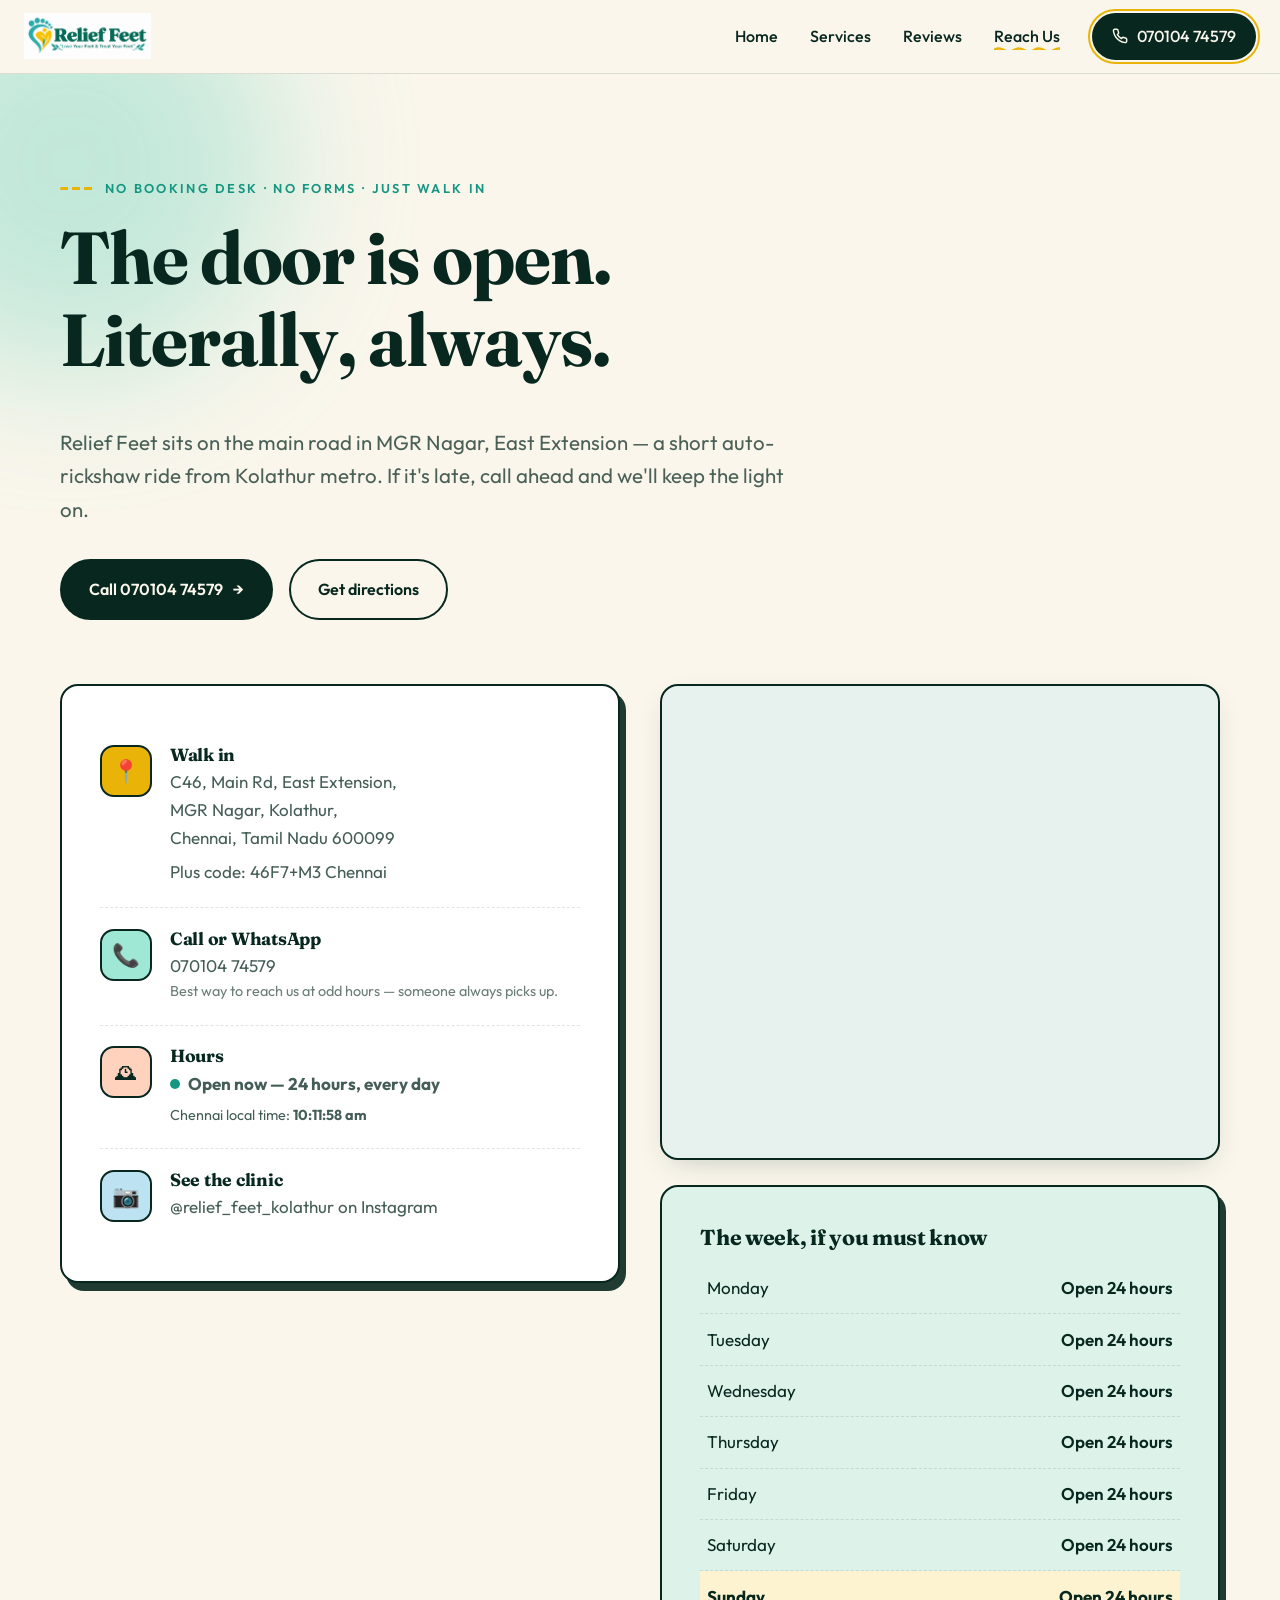
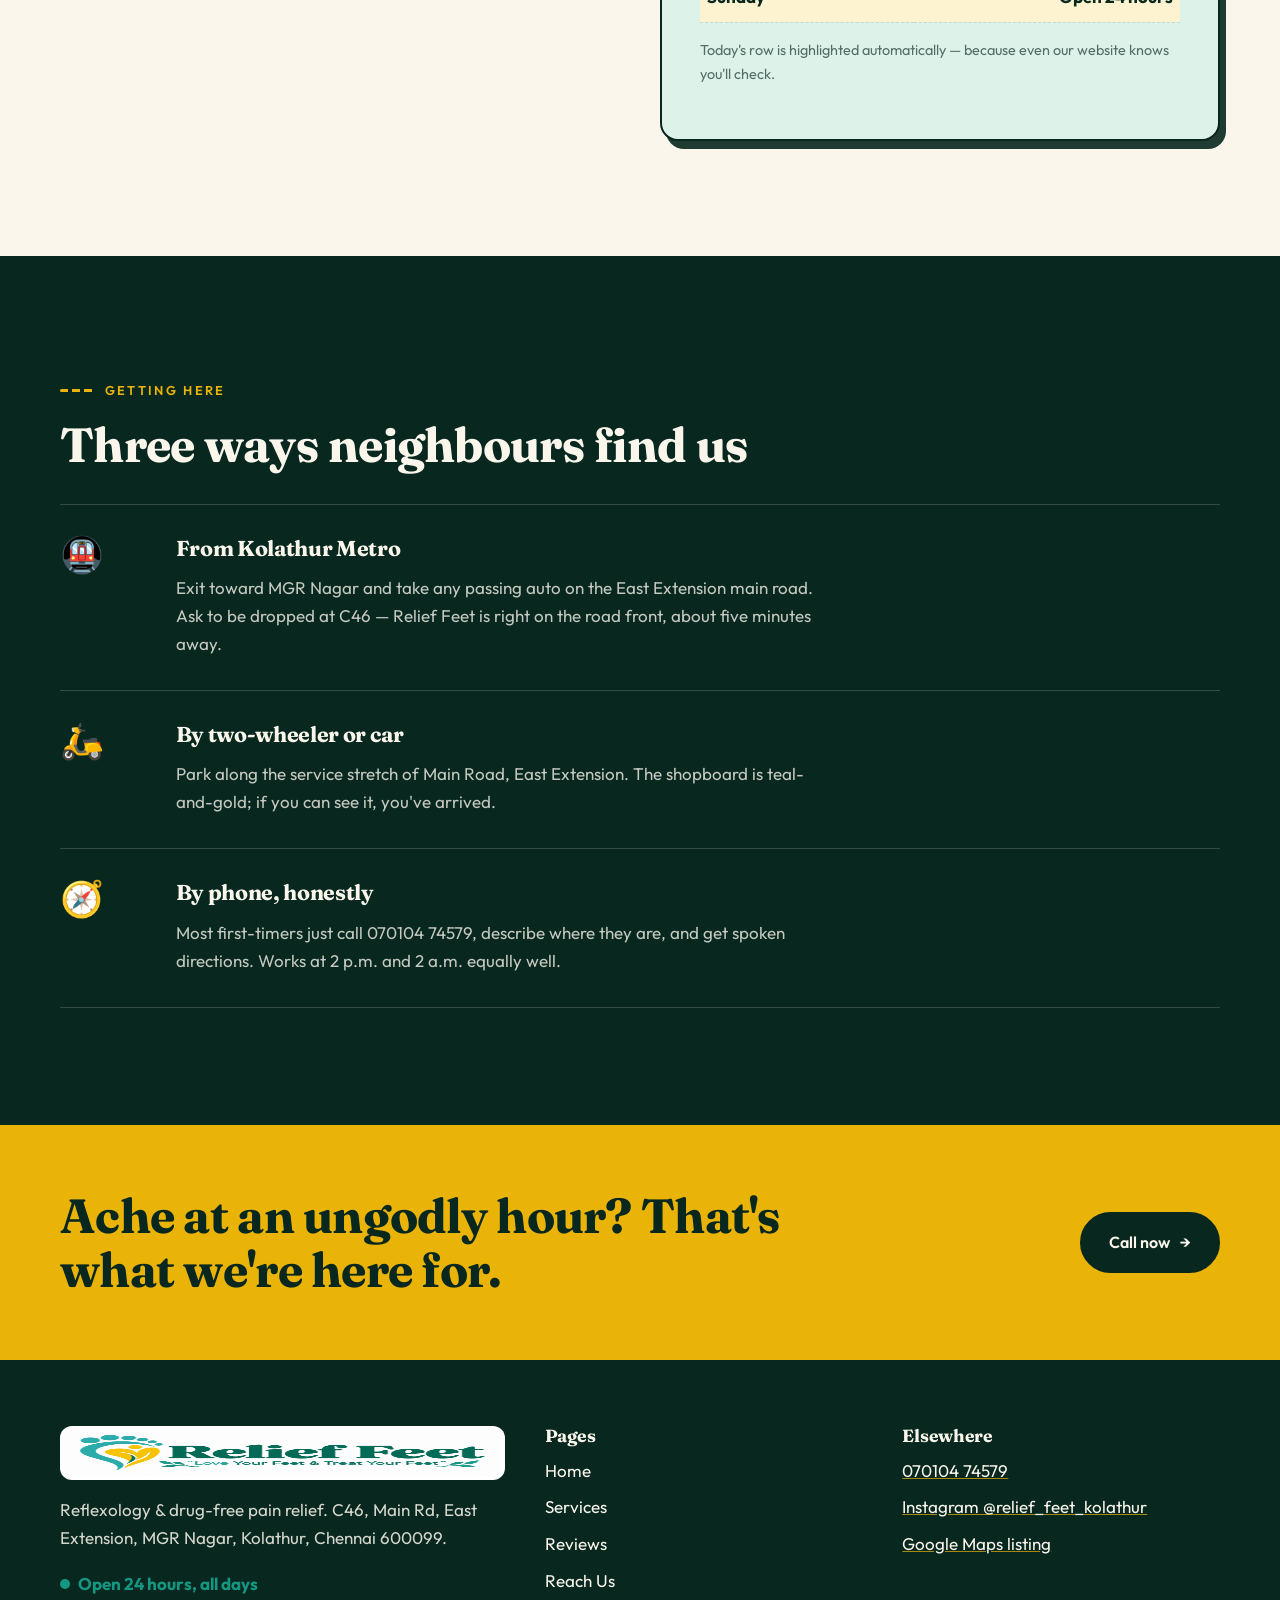
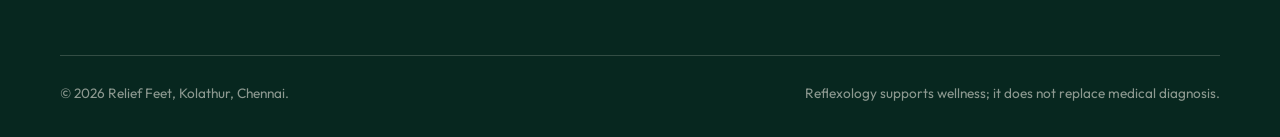
==== contact.html @ 97009f32 "Build Relief Feet static website with SEO-optimized pages and custom CSS animations - Add index.html" ====
<!DOCTYPE html>
<html lang="en">
<head>
  <meta charset="UTF-8" />
  <meta name="viewport" content="width=device-width, initial-scale=1.0" />
  <title>Reach Us — Address, Timings &amp; Map | Relief Feet, Kolathur Chennai</title>
  <meta name="description" content="Visit Relief Feet at C46, Main Rd, East Extension, MGR Nagar, Kolathur, Chennai 600099. Open 24 hours, all week. Call or WhatsApp 070104 74579. Directions, landmarks and local time." />
  <link rel="canonical" href="https://relieffeet.in/contact.html" />
  <meta name="theme-color" content="#07271f" />

  <meta property="og:type" content="website" />
  <meta property="og:site_name" content="Relief Feet" />
  <meta property="og:title" content="Reach Us | Relief Feet, Kolathur Chennai" />
  <meta property="og:description" content="Open 24 hours at MGR Nagar, Kolathur. Call 070104 74579." />
  <meta property="og:url" content="https://relieffeet.in/contact.html" />
  <meta property="og:image" content="https://relieffeet.in/assets/Relief%20Feet%20Wellness%20Logo.png" />
  <meta name="twitter:card" content="summary_large_image" />

  <link rel="icon" type="image/png" href="assets/Relief%20Feet%20Wellness%20Logo.png" />
  <link rel="preconnect" href="https://fonts.googleapis.com" />
  <link rel="preconnect" href="https://fonts.gstatic.com" crossorigin />
  <link href="https://fonts.googleapis.com/css2?family=Fraunces:ital,opsz,wght@0,9..144,400..700;1,9..144,400..700&family=Outfit:wght@300..700&display=swap" rel="stylesheet" />
  <link rel="stylesheet" href="css/style.css" />

  <script type="application/ld+json">
  {
    "@context": "https://schema.org",
    "@type": "MedicalBusiness",
    "name": "Relief Feet",
    "telephone": "+91-70104-74579",
    "url": "https://relieffeet.in/contact.html",
    "address": {
      "@type": "PostalAddress",
      "streetAddress": "C46, Main Rd, East Extension, MGR Nagar, Kolathur",
      "addressLocality": "Chennai",
      "addressRegion": "Tamil Nadu",
      "postalCode": "600099",
      "addressCountry": "IN"
    },
    "geo": { "@type": "GeoCoordinates", "latitude": 13.1352, "longitude": 80.2114 },
    "openingHoursSpecification": [{
      "@type": "OpeningHoursSpecification",
      "dayOfWeek": ["Monday","Tuesday","Wednesday","Thursday","Friday","Saturday","Sunday"],
      "opens": "00:00", "closes": "23:59"
    }]
  }
  </script>
</head>
<body>
  <a class="skip-link" href="#main">Skip to content</a>

  <header class="site-header">
    <nav class="nav" aria-label="Primary">
      <a class="brand" href="index.html" aria-label="Relief Feet home">
        <img src="assets/Relief%20Feet%20Wellness%20Logo.png" alt="Relief Feet Wellness logo" width="2079" height="756" />
      </a>
      <button class="burger" aria-expanded="false" aria-controls="nav-menu" aria-label="Toggle menu">
        <span></span><span></span><span></span>
      </button>
      <ul class="nav-links" id="nav-menu">
        <li><a class="ul-wobble" href="index.html">Home</a></li>
        <li><a class="ul-wobble" href="services.html">Services</a></li>
        <li><a class="ul-wobble" href="reviews.html">Reviews</a></li>
        <li><a class="ul-wobble" href="contact.html" aria-current="page">Reach Us</a></li>
        <li>
          <a class="call-pill" href="tel:+917010474579">
            <svg viewBox="0 0 24 24" fill="none" stroke="currentColor" stroke-width="2.2" stroke-linecap="round" stroke-linejoin="round" aria-hidden="true"><path d="M22 16.92v3a2 2 0 0 1-2.18 2 19.79 19.79 0 0 1-8.63-3.07 19.5 19.5 0 0 1-6-6 19.79 19.79 0 0 1-3.07-8.67A2 2 0 0 1 4.11 2h3a2 2 0 0 1 2 1.72c.13.96.36 1.9.7 2.81a2 2 0 0 1-.45 2.11L8.09 9.91a16 16 0 0 0 6 6l1.27-1.27a2 2 0 0 1 2.11-.45c.91.34 1.85.57 2.81.7A2 2 0 0 1 22 16.92z"/></svg>
            070104 74579
          </a>
        </li>
      </ul>
    </nav>
  </header>

  <main id="main">
    <section class="page-hero hero">
      <span class="wash wash--teal breathe" aria-hidden="true"></span>
      <div class="wrap">
        <p class="eyebrow">No booking desk · No forms · Just walk in</p>
        <h1 data-decode>The door is open. Literally, always.</h1>
        <p class="lede">Relief Feet sits on the main road in MGR Nagar, East Extension — a short auto-rickshaw ride from Kolathur metro. If it's late, call ahead and we'll keep the light on.</p>
        <div class="hero-actions">
          <a class="btn btn-primary" href="tel:+917010474579">Call 070104 74579 <span class="arrow">→</span></a>
          <a class="btn btn-ghost" href="https://www.google.com/maps/dir/?api=1&destination=Relief+Feet+C46+Main+Rd+East+Extension+MGR+Nagar+Kolathur+Chennai+600099" target="_blank" rel="noopener external">Get directions</a>
        </div>
      </div>
    </section>

    <section class="section" style="padding-top:1rem" aria-labelledby="info-h">
      <div class="wrap">
        <h2 id="info-h" class="reveal" style="position:absolute;width:1px;height:1px;overflow:hidden;clip:rect(0 0 0 0)">Contact information</h2>
        <div class="contact-grid">
          <!-- LEFT: info -->
          <div class="panel reveal">
            <div class="info-row">
              <span class="info-ic" aria-hidden="true">📍</span>
              <div>
                <h3>Walk in</h3>
                <p>C46, Main Rd, East Extension,<br />MGR Nagar, Kolathur,<br />Chennai, Tamil Nadu 600099</p>
                <p style="margin-top:.4rem"><a class="ul-wobble" href="https://maps.google.com/?q=Relief+Feet+C46+Main+Rd+East+Extension+MGR+Nagar+Kolathur+Chennai+600099" target="_blank" rel="noopener external">Plus code: 46F7+M3 Chennai</a></p>
              </div>
            </div>
            <div class="info-row">
              <span class="info-ic" aria-hidden="true">📞</span>
              <div>
                <h3>Call or WhatsApp</h3>
                <p><a class="ul-wobble" href="tel:+917010474579">070104 74579</a></p>
                <p style="font-size:.9rem;color:rgba(7,39,31,.6)">Best way to reach us at odd hours — someone always picks up.</p>
              </div>
            </div>
            <div class="info-row">
              <span class="info-ic" aria-hidden="true">🕰</span>
              <div>
                <h3>Hours</h3>
                <p class="open-now">Open now — 24 hours, every day</p>
                <p style="font-size:.9rem;margin-top:.35rem">Chennai local time: <b id="local-time">—</b></p>
              </div>
            </div>
            <div class="info-row">
              <span class="info-ic" aria-hidden="true">📷</span>
              <div>
                <h3>See the clinic</h3>
                <p><a class="ul-wobble" href="https://www.instagram.com/relief_feet_kolathur" target="_blank" rel="noopener external">@relief_feet_kolathur on Instagram</a></p>
              </div>
            </div>
          </div>

          <!-- RIGHT: map + weekly table -->
          <div>
            <div class="map-frame reveal">
              <iframe
                title="Map showing Relief Feet at C46, Main Rd, East Extension, MGR Nagar, Kolathur, Chennai"
                src="https://maps.google.com/maps?q=Relief%20Feet%20C46%20Main%20Rd%20East%20Extension%20MGR%20Nagar%20Kolathur%20Chennai%20600099&t=&z=16&ie=UTF&iwloc=B&output=embed"
                loading="lazy" referrerpolicy="no-referrer-when-downgrade" allowfullscreen></iframe>
            </div>
            <div class="panel panel--jade reveal" style="--d:1;margin-top:1.6rem">
              <h3>The week, if you must know</h3>
              <table class="hours-table">
                <tbody>
                  <tr data-day="Monday"><td>Monday</td><td>Open 24 hours</td></tr>
                  <tr data-day="Tuesday"><td>Tuesday</td><td>Open 24 hours</td></tr>
                  <tr data-day="Wednesday"><td>Wednesday</td><td>Open 24 hours</td></tr>
                  <tr data-day="Thursday"><td>Thursday</td><td>Open 24 hours</td></tr>
                  <tr data-day="Friday"><td>Friday</td><td>Open 24 hours</td></tr>
                  <tr data-day="Saturday"><td>Saturday</td><td>Open 24 hours</td></tr>
                  <tr data-day="Sunday"><td>Sunday</td><td>Open 24 hours</td></tr>
                </tbody>
              </table>
              <p style="margin-top:1rem;font-size:.9rem;color:rgba(7,39,31,.65)">Today's row is highlighted automatically — because even our website knows you'll check.</p>
            </div>
          </div>
        </div>
      </div>
    </section>

    <!-- GETTING HERE -->
    <section class="section process" aria-labelledby="dir-h">
      <div class="wrap">
        <p class="eyebrow">Getting here</p>
        <h2 id="dir-h" class="reveal">Three ways neighbours find us</h2>
        <div class="steps" style="margin-top:2rem">
          <div class="step reveal"><span class="step-kicker">🚇</span><div><h3>From Kolathur Metro</h3><p>Exit toward MGR Nagar and take any passing auto on the East Extension main road. Ask to be dropped at C46 — Relief Feet is right on the road front, about five minutes away.</p></div></div>
          <div class="step reveal" style="--d:1"><span class="step-kicker">🛵</span><div><h3>By two-wheeler or car</h3><p>Park along the service stretch of Main Road, East Extension. The shopboard is teal-and-gold; if you can see it, you've arrived.</p></div></div>
          <div class="step reveal" style="--d:2"><span class="step-kicker">🧭</span><div><h3>By phone, honestly</h3><p>Most first-timers just call 070104 74579, describe where they are, and get spoken directions. Works at 2&nbsp;p.m. and 2&nbsp;a.m. equally well.</p></div></div>
        </div>
      </div>
    </section>

    <section class="cta-band" aria-label="Final call to action">
      <div class="wrap inner">
        <h2>Ache at an ungodly hour? That's what we're here for.</h2>
        <a class="btn btn-primary" href="tel:+917010474579">Call now <span class="arrow">→</span></a>
      </div>
    </section>
  </main>

  <footer class="site-footer">
    <div class="wrap">
      <div class="footer-grid">
        <div>
          <div class="footer-logo"><img src="assets/Relief%20Feet%20Wellness%20Logo.png" alt="Relief Feet Wellness" width="2079" height="756" loading="lazy" /></div>
          <p style="margin-top:1rem;max-width:38ch">Reflexology &amp; drug-free pain relief. C46, Main Rd, East Extension, MGR Nagar, Kolathur, Chennai 600099.</p>
          <p class="open-now">Open 24 hours, all days</p>
        </div>
        <nav aria-label="Footer">
          <h3>Pages</h3>
          <ul>
            <li><a class="ul-wobble" href="index.html">Home</a></li>
            <li><a class="ul-wobble" href="services.html">Services</a></li>
            <li><a class="ul-wobble" href="reviews.html">Reviews</a></li>
            <li><a class="ul-wobble" href="contact.html">Reach Us</a></li>
          </ul>
        </nav>
        <div>
          <h3>Elsewhere</h3>
          <ul>
            <li><a href="tel:+917010474579">070104 74579</a></li>
            <li><a href="https://www.instagram.com/relief_feet_kolathur" rel="noopener external" target="_blank">Instagram @relief_feet_kolathur</a></li>
            <li><a href="https://maps.google.com/?q=Relief+Feet+Kolathur+Chennai" rel="noopener external" target="_blank">Google Maps listing</a></li>
          </ul>
        </div>
      </div>
      <div class="footer-note">
        <span>© <span data-year>2026</span> Relief Feet, Kolathur, Chennai.</span>
        <span>Reflexology supports wellness; it does not replace medical diagnosis.</span>
      </div>
    </div>
  </footer>

  <script src="js/main.js" defer></script>
</body>
</html>
---- css/style.css ----
/* ==========================================================================
   RELIEF FEET — Reflexology & Wellness, Kolathur, Chennai
   Hand-crafted stylesheet. No frameworks, no gradient-painted headings,
   no aurora blobs, no glassmorphism slop.
   Palette pulled from the clinic logo: deep teal / jade / saffron gold.
   ========================================================================== */

:root {
  --ink: #07271f;
  --pine: #0a4d3c;
  --jade: #159680;
  --mint: #2fbfa3;
  --saffron: #eab308;
  --amber: #f59e0b;
  --coral: #ef6a4c;
  --rose: #e0507a;
  --cream: #faf6ec;
  --paper: #ffffff;
  --mist: #e7f2ee;
  --line: rgba(7, 39, 31, 0.12);
  --shadow-sm: 0 2px 8px rgba(7, 39, 31, 0.08);
  --shadow-md: 0 10px 30px -12px rgba(7, 39, 31, 0.25);
  --shadow-lg: 0 30px 60px -25px rgba(7, 39, 31, 0.35);
  --font-display: "Fraunces", Georgia, serif;
  --font-body: "Outfit", system-ui, sans-serif;
  --radius: 18px;
  --nav-h: 74px;
}

*, *::before, *::after { box-sizing: border-box; }

html { scroll-behavior: smooth; }

body {
  margin: 0;
  font-family: var(--font-body);
  font-size: 1.0625rem;
  line-height: 1.65;
  color: var(--ink);
  background: var(--cream);
  overflow-x: hidden;
  -webkit-font-smoothing: antialiased;
}

img { max-width: 100%; display: block; }

a { color: var(--pine); text-decoration-color: var(--saffron); }

h1, h2, h3 {
  font-family: var(--font-display);
  font-weight: 700;
  line-height: 1.12;
  letter-spacing: -0.015em;
  color: var(--ink);
  margin: 0 0 0.6em;
}

h1 { font-size: clamp(2.6rem, 6vw, 4.6rem); }
h2 { font-size: clamp(2rem, 4.2vw, 3rem); }
h3 { font-size: 1.35rem; }

p { margin: 0 0 1em; }

.wrap {
  width: min(1160px, calc(100% - 3rem));
  margin-inline: auto;
}

.section { padding: clamp(4rem, 9vw, 7.5rem) 0; position: relative; }

.eyebrow {
  display: inline-flex;
  align-items: center;
  gap: 0.6rem;
  font-size: 0.8rem;
  font-weight: 600;
  letter-spacing: 0.18em;
  text-transform: uppercase;
  color: var(--jade);
  margin-bottom: 1.1rem;
}

.eyebrow::before {
  content: "";
  width: 2.2rem;
  height: 3px;
  border-radius: 2px;
  background: repeating-linear-gradient(90deg, var(--saffron) 0 8px, transparent 8px 12px);
}

.lede {
  font-size: clamp(1.1rem, 1.6vw, 1.3rem);
  color: rgba(7, 39, 31, 0.72);
  max-width: 58ch;
}

/* ==========================================================================
   Signature animations (CSS only)
   ========================================================================== */

/* --- staggered headline letters ------------------------------------------ */
.decode .word { display: inline-block; white-space: nowrap; }
.decode .ch {
  display: inline-block;
  transform-origin: 50% 80%;
  animation: ch-drop 0.55s cubic-bezier(0.22, 1.4, 0.36, 1) both;
  animation-delay: calc(var(--i, 0) * 45ms);
}
@keyframes ch-drop {
  0%   { opacity: 0; transform: translateY(0.55em) rotate(6deg) scale(0.7); filter: blur(4px); }
  60%  { opacity: 1; filter: blur(0); }
  100% { opacity: 1; transform: none; }
}

/* --- wobble underline on links ------------------------------------------- */
.ul-wobble {
  position: relative;
  text-decoration: none;
  color: inherit;
}
.ul-wobble::after {
  content: "";
  position: absolute;
  left: 0; bottom: -4px;
  width: 100%; height: 3px;
  background-image: url("data:image/svg+xml,%3Csvg xmlns='http://www.w3.org/2000/svg' width='40' height='6' viewBox='0 0 40 6'%3E%3Cpath d='M0 3 Q 5 0 10 3 T 20 3 T 30 3 T 40 3' fill='none' stroke='%23eab308' stroke-width='2.4'/%3E%3C/svg%3E");
  background-size: 40px 6px;
  background-repeat: repeat-x;
  transform: scaleX(0);
  transform-origin: left;
  transition: transform 0.35s cubic-bezier(0.65, 0, 0.35, 1);
}
.ul-wobble:hover::after, .ul-wobble[aria-current="page"]::after { transform: scaleX(1); }

/* --- marquee ticker ------------------------------------------------------- */
.marquee {
  overflow: clip;
  background: var(--ink);
  color: var(--cream);
  padding: 0.95rem 0;
  transform: rotate(-1.1deg) scale(1.02);
  border-block: 3px solid var(--saffron);
}
/* the rotation pokes each ticker's corners ~14px past the viewport —
   contain them without introducing a scrollbar */
body { overflow-x: clip; }
html { overflow-x: clip; }
.marquee + .marquee { transform: rotate(1.1deg) scale(1.02); background: var(--pine); }
.marquee-track {
  display: flex;
  gap: 2.5rem;
  width: max-content;
  animation: marquee-run 30s linear infinite;
}
.marquee--rev .marquee-track { animation-direction: reverse; animation-duration: 36s; }
.marquee-track span {
  font-family: var(--font-display);
  font-size: 1.05rem;
  letter-spacing: 0.04em;
  display: inline-flex;
  align-items: center;
  gap: 2.5rem;
  white-space: nowrap;
}
.marquee-track span::after { content: "✦"; color: var(--saffron); }
@keyframes marquee-run { to { transform: translateX(-50%); } }
.marquee:hover .marquee-track { animation-play-state: paused; }

/* --- reveal on scroll ------------------------------------------------------ */
.reveal {
  opacity: 0;
  transform: translateY(28px);
  transition: opacity 0.7s ease, transform 0.7s cubic-bezier(0.22, 1, 0.36, 1);
  transition-delay: calc(var(--d, 0) * 90ms);
}
.reveal.in { opacity: 1; transform: none; }

/* --- breathing radial washes (subtle, behind content) --------------------- */
.breathe { animation: breathe 9s ease-in-out infinite alternate; }
@keyframes breathe {
  from { transform: scale(1); }
  to   { transform: scale(1.08); }
}
/* keep scaled ambient washes inside the page box so they never widen it */
.hero > .wash { clip-path: inset(-200px -5000px -200px -5000px); }

/* --- floating ----------------------------------------------------------------*/
.floaty { animation: floaty 6s ease-in-out infinite; }
.floaty--slow { animation-duration: 9s; animation-delay: -3s; }
@keyframes floaty {
  0%, 100% { transform: translateY(0) rotate(var(--rot, 0deg)); }
  50%      { transform: translateY(-14px) rotate(calc(var(--rot, 0deg) + 2deg)); }
}

/* --- scattered postcards -----------------------------------------------------*/
.postcards {
  display: grid;
  grid-template-columns: repeat(auto-fit, minmax(260px, 1fr));
  gap: 2rem;
}
.postcard {
  background: var(--paper);
  border: 1px solid var(--line);
  border-radius: 4px 22px 4px 22px;
  padding: 1.6rem 1.5rem 1.3rem;
  box-shadow: var(--shadow-md);
  transform: rotate(var(--tilt, -2deg));
  transition: transform 0.45s cubic-bezier(0.22, 1, 0.36, 1), box-shadow 0.45s;
  position: relative;
}
.postcard::before {
  content: "";
  position: absolute;
  top: -12px; left: 50%;
  width: 74px; height: 24px;
  transform: translateX(-50%) rotate(var(--tape, 2deg));
  background: rgba(234, 179, 8, 0.55);
  border-inline: 1px dashed rgba(255,255,255,0.6);
  box-shadow: 0 2px 5px rgba(7,39,31,0.15);
}
.postcard:hover {
  transform: rotate(0deg) translateY(-8px) scale(1.02);
  box-shadow: var(--shadow-lg);
  z-index: 2;
}

/* ==========================================================================
   Header / navigation
   ========================================================================== */

.skip-link {
  position: absolute; left: -999px; top: 0;
  background: var(--saffron); color: var(--ink);
  padding: 0.6rem 1.2rem; z-index: 100; border-radius: 0 0 10px 0;
  font-weight: 600;
}
.skip-link:focus { left: 0; }

.site-header {
  position: fixed;
  inset: 0 0 auto 0;
  height: var(--nav-h);
  z-index: 50;
  display: flex;
  align-items: center;
  background: rgba(250, 246, 236, 0.85);
  backdrop-filter: blur(10px);
  border-bottom: 1px solid var(--line);
  transition: box-shadow 0.3s, background 0.3s;
}
.site-header.scrolled { box-shadow: var(--shadow-sm); background: rgba(250, 246, 236, 0.96); }

.nav {
  display: flex;
  align-items: center;
  justify-content: space-between;
  gap: 1.5rem;
  width: min(1240px, calc(100% - 3rem));
  margin-inline: auto;
}

.brand {
  display: inline-flex;
  align-items: center;
  gap: 0.7rem;
  text-decoration: none;
}
.brand img { height: 46px; width: auto; }
.brand .brand-text {
  font-family: var(--font-display);
  font-size: 1.15rem;
  font-weight: 700;
  color: var(--ink);
  line-height: 1;
}
.brand .brand-text small {
  display: block;
  font-family: var(--font-body);
  font-size: 0.62rem;
  font-weight: 600;
  letter-spacing: 0.22em;
  text-transform: uppercase;
  color: var(--jade);
  margin-top: 3px;
}

.nav-links {
  display: flex;
  align-items: center;
  gap: 2rem;
  list-style: none;
  margin: 0; padding: 0;
}
.nav-links a {
  font-weight: 500;
  font-size: 1rem;
  text-decoration: none;
  color: var(--ink);
}
.nav-links a:hover { color: var(--pine); }

.call-pill {
  display: inline-flex;
  align-items: center;
  gap: 0.55rem;
  background: var(--ink);
  color: var(--cream) !important;
  padding: 0.65rem 1.25rem;
  border-radius: 999px;
  font-weight: 600;
  font-size: 0.95rem;
  text-decoration: none;
  position: relative;
  transition: background 0.3s, transform 0.3s;
}
.call-pill:hover { background: var(--pine); transform: translateY(-2px); }
.call-pill::after {
  content: "";
  position: absolute;
  inset: -4px;
  border-radius: 999px;
  border: 2px solid var(--saffron);
  animation: ring-pulse 2.6s ease-out infinite;
  pointer-events: none;
}
@keyframes ring-pulse {
  0%   { transform: scale(0.96); opacity: 0.9; }
  70%  { transform: scale(1.12); opacity: 0; }
  100% { opacity: 0; }
}
.call-pill svg { width: 16px; height: 16px; animation: wiggle 3.2s ease-in-out infinite; }
@keyframes wiggle {
  0%, 88%, 100% { transform: rotate(0); }
  90% { transform: rotate(-14deg); }
  93% { transform: rotate(12deg); }
  96% { transform: rotate(-8deg); }
}

/* burger */
.burger {
  display: none;
  background: none;
  border: 0;
  width: 44px; height: 44px;
  cursor: pointer;
  position: relative;
  z-index: 60;
}
.burger span {
  position: absolute; left: 10px; right: 10px;
  height: 3px; border-radius: 3px;
  background: var(--ink);
  transition: transform 0.35s cubic-bezier(0.65, 0, 0.35, 1), opacity 0.2s;
}
.burger span:nth-child(1) { top: 14px; }
.burger span:nth-child(2) { top: 21px; }
.burger span:nth-child(3) { top: 28px; }
.burger[aria-expanded="true"] span:nth-child(1) { transform: translateY(7px) rotate(45deg); }
.burger[aria-expanded="true"] span:nth-child(2) { opacity: 0; }
.burger[aria-expanded="true"] span:nth-child(3) { transform: translateY(-7px) rotate(-45deg); }

@media (max-width: 860px) {
  .burger { display: block; }
  .nav-links {
    position: fixed;
    inset: 0;
    flex-direction: column;
    justify-content: center;
    gap: 2.2rem;
    background: var(--cream);
    transform: translateY(-100%);
    transition: transform 0.5s cubic-bezier(0.83, 0, 0.17, 1);
  }
  .nav-links.open { transform: none; }
  .nav-links a { font-size: 1.6rem; font-family: var(--font-display); }
}

main { padding-top: var(--nav-h); }

/* ==========================================================================
   HERO — editorial split (no centered CTA trio)
   ========================================================================== */

.hero {
  position: relative;
  padding: clamp(3rem, 7vw, 6rem) 0 clamp(3.5rem, 8vw, 6rem);
  overflow: clip;
}
.hero-grid {
  display: grid;
  grid-template-columns: 1.15fr 0.85fr;
  gap: clamp(2rem, 5vw, 4.5rem);
  align-items: center;
}
@media (max-width: 900px) { .hero-grid { grid-template-columns: 1fr; } }

.hero h1 em {
  font-style: italic;
  color: var(--pine);
  position: relative;
}
.hero h1 em::after {
  content: "";
  position: absolute;
  left: -2%; right: -2%; bottom: 6%;
  height: 38%;
  background: rgba(234, 179, 8, 0.38);
  z-index: -1;
  transform: skew(-8deg) rotate(-1deg);
  border-radius: 4px;
}

.hero-stamp {
  position: absolute;
  top: clamp(1rem, 4vw, 3rem);
  right: clamp(0.5rem, 6vw, 5rem);
  width: 118px; height: 118px;
  animation: spin-slow 22s linear infinite;
  z-index: 3;
}
@keyframes spin-slow { to { transform: rotate(360deg); } }
.hero-stamp .stamp-core {
  position: absolute; inset: 0;
  display: grid; place-items: center;
  animation: spin-slow 22s linear infinite reverse;
  font-size: 1.7rem;
}

.hero-actions {
  display: flex;
  flex-wrap: wrap;
  gap: 1rem;
  margin-top: 2rem;
  align-items: center;
}

.btn {
  display: inline-flex;
  align-items: center;
  gap: 0.6rem;
  font-weight: 600;
  font-size: 1rem;
  padding: 0.95rem 1.7rem;
  border-radius: 999px;
  text-decoration: none;
  cursor: pointer;
  border: 2px solid var(--ink);
  transition: transform 0.3s cubic-bezier(0.22, 1.4, 0.36, 1), box-shadow 0.3s, background 0.3s, color 0.3s;
}
.btn-primary { background: var(--ink); color: var(--cream); }
.btn-primary:hover { transform: translateY(-3px); box-shadow: 0 12px 24px -10px rgba(7,39,31,0.5); background: var(--pine); }
.btn-ghost { background: transparent; color: var(--ink); }
.btn-ghost:hover { background: var(--saffron); border-color: var(--saffron); transform: translateY(-3px); }
.btn .arrow { transition: transform 0.3s; display: inline-block; }
.btn:hover .arrow { transform: translateX(5px); }

.hero-figure {
  position: relative;
  aspect-ratio: 4 / 4.6;
  border-radius: 40% 40% 40% 40% / 34% 34% 46% 46%;
  background:
    radial-gradient(120% 90% at 20% 10%, rgba(47,191,163,0.5), transparent 55%),
    radial-gradient(110% 100% at 85% 85%, rgba(234,179,8,0.5), transparent 55%),
    linear-gradient(160deg, var(--mist), #d2ece4);
  border: 2px solid var(--ink);
  display: grid;
  place-items: center;
  box-shadow: var(--shadow-lg);
}
.hero-figure img {
  width: 72%;
  filter: drop-shadow(0 18px 24px rgba(7,39,31,0.25));
}
.hero-figure::before {
  content: "";
  position: absolute;
  inset: 14px;
  border: 2px dashed rgba(7,39,31,0.28);
  border-radius: inherit;
  animation: dash-march 30s linear infinite;
}
@keyframes dash-march { to { transform: rotate(360deg); } }

.badge-float {
  position: absolute;
  background: var(--paper);
  border: 1.5px solid var(--ink);
  border-radius: 999px;
  padding: 0.55rem 1.05rem;
  font-size: 0.85rem;
  font-weight: 600;
  box-shadow: var(--shadow-sm);
  display: inline-flex;
  align-items: center;
  gap: 0.45rem;
  z-index: 4;
}
.badge-float.gold { background: var(--saffron); }
.badge-float.jade { background: var(--jade); color: #fff; border-color: var(--pine); }

/* hero ambient washes */
.wash {
  position: absolute;
  border-radius: 50%;
  filter: blur(70px);
  opacity: 0.45;
  z-index: -1;
  pointer-events: none;
  animation-timing-function: ease-in-out;
  will-change: transform;
}
.wash--teal { width: 420px; height: 420px; background: #7fd8c4; top: -120px; left: min(-140px, calc(50% - 50vw)); }
.wash--gold { width: 340px; height: 340px; background: #f7df8a; bottom: -100px; right: min(-80px, calc(50% - 50vw)); }

/* ==========================================================================
   Stats strip
   ========================================================================== */

.stats {
  display: grid;
  grid-template-columns: repeat(4, 1fr);
  border: 2px solid var(--ink);
  border-radius: var(--radius);
  overflow: clip;
  background: var(--paper);
  box-shadow: var(--shadow-md);
}
.stat {
  padding: 1.6rem 1.2rem;
  text-align: center;
  border-right: 2px solid var(--ink);
  position: relative;
  overflow: clip;
}
.stat:last-child { border-right: 0; }
.stat::before {
  content: "";
  position: absolute;
  inset: 0;
  background: var(--wash-c, var(--mist));
  transform: translateY(101%);
  transition: transform 0.4s cubic-bezier(0.65, 0, 0.35, 1);
  z-index: 0;
}
.stat:hover::before { transform: translateY(0); }
.stat > * { position: relative; z-index: 1; }
.stat b {
  font-family: var(--font-display);
  font-size: clamp(1.8rem, 3vw, 2.6rem);
  display: block;
  line-height: 1.1;
}
.stat small { font-size: 0.82rem; letter-spacing: 0.08em; text-transform: uppercase; font-weight: 600; color: rgba(7,39,31,0.6); }
@media (max-width: 760px) {
  .stats { grid-template-columns: repeat(2, 1fr); }
  .stat:nth-child(2) { border-right: 0; }
  .stat:nth-child(-n+2) { border-bottom: 2px solid var(--ink); }
}

/* ==========================================================================
   Service tiles — sticker-book staggered grid
   ========================================================================== */

.tiles {
  display: grid;
  grid-template-columns: repeat(3, 1fr);
  gap: 1.6rem;
}
@media (max-width: 980px) { .tiles { grid-template-columns: repeat(2, 1fr); } }
@media (max-width: 620px) { .tiles { grid-template-columns: 1fr; } }

.tile {
  background: var(--paper);
  border: 2px solid var(--ink);
  border-radius: var(--radius);
  padding: 1.8rem 1.6rem 1.5rem;
  text-decoration: none;
  color: var(--ink);
  position: relative;
  overflow: clip;
  transition: transform 0.4s cubic-bezier(0.22, 1, 0.36, 1), box-shadow 0.4s;
  box-shadow: 5px 6px 0 rgba(7,39,31,0.9);
}
.tiles .tile:nth-child(odd) { transform: translateY(-14px); }
.tiles .tile:nth-child(odd):hover { transform: translateY(-22px); }
.tile:hover { box-shadow: 9px 12px 0 rgba(7,39,31,0.9); }
@media (max-width: 620px) {
  .tiles .tile:nth-child(odd) { transform: none; }
  .tiles .tile:nth-child(odd):hover { transform: translateY(-6px); }
}

.tile .num {
  position: absolute;
  top: 0.9rem; right: 1.1rem;
  font-family: var(--font-display);
  font-size: 2.4rem;
  font-weight: 700;
  color: transparent;
  -webkit-text-stroke: 1.5px rgba(7,39,31,0.3);
  line-height: 1;
}
.tile .icon {
  width: 58px; height: 58px;
  border-radius: 16px;
  display: grid;
  place-items: center;
  font-size: 1.7rem;
  border: 2px solid var(--ink);
  margin-bottom: 1.1rem;
  background: var(--icon-bg, var(--saffron));
  transition: transform 0.4s cubic-bezier(0.22, 1.6, 0.36, 1);
}
.tile:hover .icon { transform: rotate(-8deg) scale(1.08); }
.tile h3 { margin-bottom: 0.35rem; }
.tile p { font-size: 0.96rem; color: rgba(7,39,31,0.7); margin: 0; }
.tile .go {
  display: inline-flex;
  align-items: center;
  gap: 0.4rem;
  margin-top: 1rem;
  font-weight: 600;
  font-size: 0.9rem;
  color: var(--pine);
}
.tile .go .arrow { transition: transform 0.3s; display: inline-block; }
.tile:hover .go .arrow { transform: translateX(6px); }

/* tile colour variants */
.tile--sun  { --icon-bg: var(--saffron); }
.tile--jade { --icon-bg: #9fe8d6; }
.tile--rose { --icon-bg: #f9c9d6; }
.tile--sky  { --icon-bg: #bde3f2; }
.tile--peach{ --icon-bg: #ffd2bd; }
.tile--leaf { --icon-bg: #cdeba8; }
.tile--lilac{ --icon-bg: #ddd0f5; }
.tile--gold2{ --icon-bg: #ffe08a; }

/* ==========================================================================
   Process — dark band
   ========================================================================== */

.process { background: var(--ink); color: var(--cream); }
.process h2, .process h3 { color: var(--cream); }
.process .eyebrow { color: var(--saffron); }
.process .lede { color: rgba(250,246,236,0.75); }

.steps { margin-top: 3rem; }
.step {
  display: grid;
  grid-template-columns: 90px 1fr;
  gap: 1.6rem;
  padding: 2rem 0;
  border-top: 1px solid rgba(250,246,236,0.18);
  align-items: start;
}
.step:last-child { border-bottom: 1px solid rgba(250,246,236,0.18); }
.step-kicker {
  font-family: var(--font-display);
  font-size: 2.2rem;
  color: var(--saffron);
  line-height: 1;
}
.step p { color: rgba(250,246,236,0.78); max-width: 60ch; margin: 0; }
@media (max-width: 620px) { .step { grid-template-columns: 1fr; gap: 0.6rem; } }

/* ==========================================================================
   Cards & panels
   ========================================================================== */

.panel {
  background: var(--paper);
  border: 2px solid var(--ink);
  border-radius: var(--radius);
  padding: clamp(1.6rem, 3vw, 2.4rem);
  box-shadow: 6px 8px 0 rgba(7,39,31,0.9);
}
.panel--sun { background: #fdf3d0; }
.panel--jade { background: #ddf3ea; }

.chip {
  display: inline-flex;
  align-items: center;
  gap: 0.4rem;
  border: 1.5px solid var(--ink);
  border-radius: 999px;
  padding: 0.35rem 0.9rem;
  font-size: 0.85rem;
  font-weight: 600;
  background: var(--paper);
  transition: transform 0.25s, background 0.25s;
}
.chip:hover { transform: translateY(-3px) rotate(-2deg); background: var(--saffron); }

.tag-list { display: flex; flex-wrap: wrap; gap: 0.6rem; }

/* ==========================================================================
   Footer
   ========================================================================== */

.site-footer {
  background: var(--ink);
  color: rgba(250,246,236,0.85);
  padding: 4rem 0 2rem;
}
.footer-grid {
  display: grid;
  grid-template-columns: 1.4fr 1fr 1fr;
  gap: 2.5rem;
  padding-bottom: 2.5rem;
  border-bottom: 1px solid rgba(250,246,236,0.18);
}
@media (max-width: 820px) { .footer-grid { grid-template-columns: 1fr; } }
.site-footer h3 { color: var(--cream); font-size: 1.1rem; }
.site-footer a { color: var(--cream); text-decoration-color: rgba(234,179,8,0.7); }
.site-footer ul { list-style: none; padding: 0; margin: 0; display: grid; gap: 0.55rem; }
.footer-note {
  display: flex;
  justify-content: space-between;
  gap: 1rem;
  flex-wrap: wrap;
  padding-top: 1.6rem;
  font-size: 0.85rem;
  color: rgba(250,246,236,0.55);
}
.footer-logo img { height: 54px; background: #fff; border-radius: 12px; padding: 4px; }

/* ==========================================================================
   Page hero (inner pages)
   ========================================================================== */

.page-hero {
  position: relative;
  padding: clamp(3.5rem, 8vw, 6rem) 0 clamp(2rem, 4vw, 3rem);
  overflow: clip;
}
.page-hero h1 { max-width: 16ch; }
.page-hero .lede { margin-top: 1.2rem; }

/* ==========================================================================
   Therapist spotlight cards
   ========================================================================== */

.spotlights {
  display: grid;
  grid-template-columns: repeat(2, 1fr);
  gap: 2rem;
}
@media (max-width: 760px) { .spotlights { grid-template-columns: 1fr; } }
.spot-card {
  border: 2px solid var(--ink);
  border-radius: var(--radius);
  padding: 2rem;
  background: var(--paper);
  position: relative;
  overflow: clip;
  box-shadow: var(--shadow-md);
}
.spot-card::after {
  content: attr(data-initials);
  position: absolute;
  right: -0.15em; bottom: -0.35em;
  font-family: var(--font-display);
  font-size: 9rem;
  font-weight: 700;
  line-height: 1;
  color: transparent;
  -webkit-text-stroke: 2px rgba(21,150,128,0.22);
  pointer-events: none;
}
.spot-tag {
  display: inline-block;
  background: var(--jade);
  color: #fff;
  font-size: 0.75rem;
  font-weight: 700;
  letter-spacing: 0.12em;
  text-transform: uppercase;
  border-radius: 999px;
  padding: 0.3rem 0.85rem;
  margin-bottom: 0.9rem;
}
.spot-card:nth-child(2) .spot-tag { background: var(--coral); }
.spot-card:nth-child(3) .spot-tag { background: var(--amber); }
.spot-card:nth-child(4) .spot-tag { background: var(--rose); }

/* ==========================================================================
   Reviews page
   ========================================================================== */

.rating-big {
  display: flex;
  align-items: center;
  gap: 1.4rem;
  flex-wrap: wrap;
}
.rating-big .score {
  font-family: var(--font-display);
  font-size: 5rem;
  line-height: 1;
  font-weight: 700;
}
.stars { color: var(--amber); font-size: 1.6rem; letter-spacing: 0.15em; }

.filters {
  display: flex;
  flex-wrap: wrap;
  gap: 0.7rem;
  margin: 2rem 0;
}
.filter-btn {
  border: 1.5px solid var(--ink);
  background: var(--paper);
  border-radius: 999px;
  padding: 0.5rem 1.15rem;
  font-family: var(--font-body);
  font-size: 0.92rem;
  font-weight: 600;
  cursor: pointer;
  transition: background 0.25s, color 0.25s, transform 0.25s;
}
.filter-btn:hover { transform: translateY(-2px); }
.filter-btn[aria-pressed="true"] { background: var(--ink); color: var(--cream); }

.review-count-live { font-weight: 600; color: var(--jade); margin-bottom: 1.2rem; }

.review .who {
  display: flex;
  align-items: center;
  gap: 0.7rem;
  margin-bottom: 0.7rem;
}
.review .avatar {
  width: 42px; height: 42px;
  border-radius: 50%;
  display: grid;
  place-items: center;
  font-weight: 700;
  color: #fff;
  background: var(--av, var(--jade));
  border: 2px solid var(--ink);
  font-size: 1rem;
  flex: none;
}
.review .who b { display: block; font-size: 0.98rem; }
.review .who small { color: rgba(7,39,31,0.55); }
.review blockquote { margin: 0; font-size: 0.98rem; }
.review .rtags { margin-top: 0.9rem; display: flex; flex-wrap: wrap; gap: 0.4rem; }
.review .rtag {
  font-size: 0.72rem;
  font-weight: 700;
  letter-spacing: 0.06em;
  text-transform: uppercase;
  background: var(--mist);
  border: 1px solid var(--line);
  color: var(--pine);
  border-radius: 999px;
  padding: 0.2rem 0.7rem;
}

.masonry { columns: 2; column-gap: 2rem; }
@media (max-width: 820px) { .masonry { columns: 1; } }
.masonry .postcard { display: inline-block; width: 100%; margin-bottom: 2rem; break-inside: avoid; }

/* ==========================================================================
   Contact page
   ========================================================================== */

.contact-grid {
  display: grid;
  grid-template-columns: 1fr 1fr;
  gap: 2.5rem;
  align-items: start;
}
@media (max-width: 900px) { .contact-grid { grid-template-columns: 1fr; } }

.info-row {
  display: grid;
  grid-template-columns: 52px 1fr;
  gap: 1.1rem;
  padding: 1.3rem 0;
  border-bottom: 1px dashed var(--line);
  align-items: start;
}
.info-row:last-child { border-bottom: 0; }
.info-ic {
  width: 52px; height: 52px;
  border-radius: 14px;
  display: grid;
  place-items: center;
  font-size: 1.4rem;
  border: 2px solid var(--ink);
  background: var(--saffron);
}
.info-row:nth-child(2) .info-ic { background: #9fe8d6; }
.info-row:nth-child(3) .info-ic { background: #ffd2bd; }
.info-row:nth-child(4) .info-ic { background: #bde3f2; }
.info-row h3 { margin-bottom: 0.2rem; font-size: 1.1rem; }
.info-row p { margin: 0; color: rgba(7,39,31,0.75); }

.map-frame {
  border: 2px solid var(--ink);
  border-radius: var(--radius);
  overflow: clip;
  box-shadow: var(--shadow-md);
  aspect-ratio: 4 / 3.4;
  background: var(--mist);
}
.map-frame iframe { width: 100%; height: 100%; border: 0; display: block; }

.hours-table { width: 100%; border-collapse: collapse; }
.hours-table td { padding: 0.7rem 0.4rem; border-bottom: 1px dashed var(--line); }
.hours-table td:last-child { text-align: right; font-weight: 600; }
.hours-table tr.today td { background: #fdf3d0; font-weight: 700; }

.open-now {
  display: inline-flex;
  align-items: center;
  gap: 0.5rem;
  font-weight: 700;
  color: var(--jade);
}
.open-now::before {
  content: "";
  width: 10px; height: 10px;
  border-radius: 50%;
  background: var(--jade);
  animation: blip 1.8s ease-in-out infinite;
}
@keyframes blip {
  0%, 100% { box-shadow: 0 0 0 0 rgba(21,150,128,0.5); }
  50% { box-shadow: 0 0 0 8px rgba(21,150,128,0); }
}

/* ==========================================================================
   FAQ
   ========================================================================== */

.faq details {
  border: 2px solid var(--ink);
  border-radius: 14px;
  background: var(--paper);
  margin-bottom: 1rem;
  overflow: clip;
}
.faq summary {
  cursor: pointer;
  padding: 1.1rem 1.4rem;
  font-weight: 600;
  font-family: var(--font-display);
  font-size: 1.1rem;
  list-style: none;
  display: flex;
  justify-content: space-between;
  align-items: center;
  gap: 1rem;
}
.faq summary::-webkit-details-marker { display: none; }
.faq summary::after {
  content: "+";
  font-size: 1.5rem;
  line-height: 1;
  transition: transform 0.3s;
  color: var(--pine);
}
.faq details[open] summary::after { transform: rotate(45deg); }
.faq details[open] summary { background: #fdf3d0; }
.faq .faq-body { padding: 0 1.4rem 1.2rem; color: rgba(7,39,31,0.78); }

/* ==========================================================================
   CTA band
   ========================================================================== */

.cta-band {
  background: var(--saffron);
  border-block: 2px solid var(--ink);
  padding: clamp(2.5rem, 6vw, 4rem) 0;
}
.cta-band .inner {
  display: flex;
  align-items: center;
  justify-content: space-between;
  gap: 2rem;
  flex-wrap: wrap;
}
.cta-band h2 { margin: 0; max-width: 22ch; }

/* reduced motion */
@media (prefers-reduced-motion: reduce) {
  *, *::before, *::after {
    animation-duration: 0.01ms !important;
    animation-iteration-count: 1 !important;
    transition-duration: 0.01ms !important;
    scroll-behavior: auto !important;
  }
  .reveal { opacity: 1; transform: none; }
}
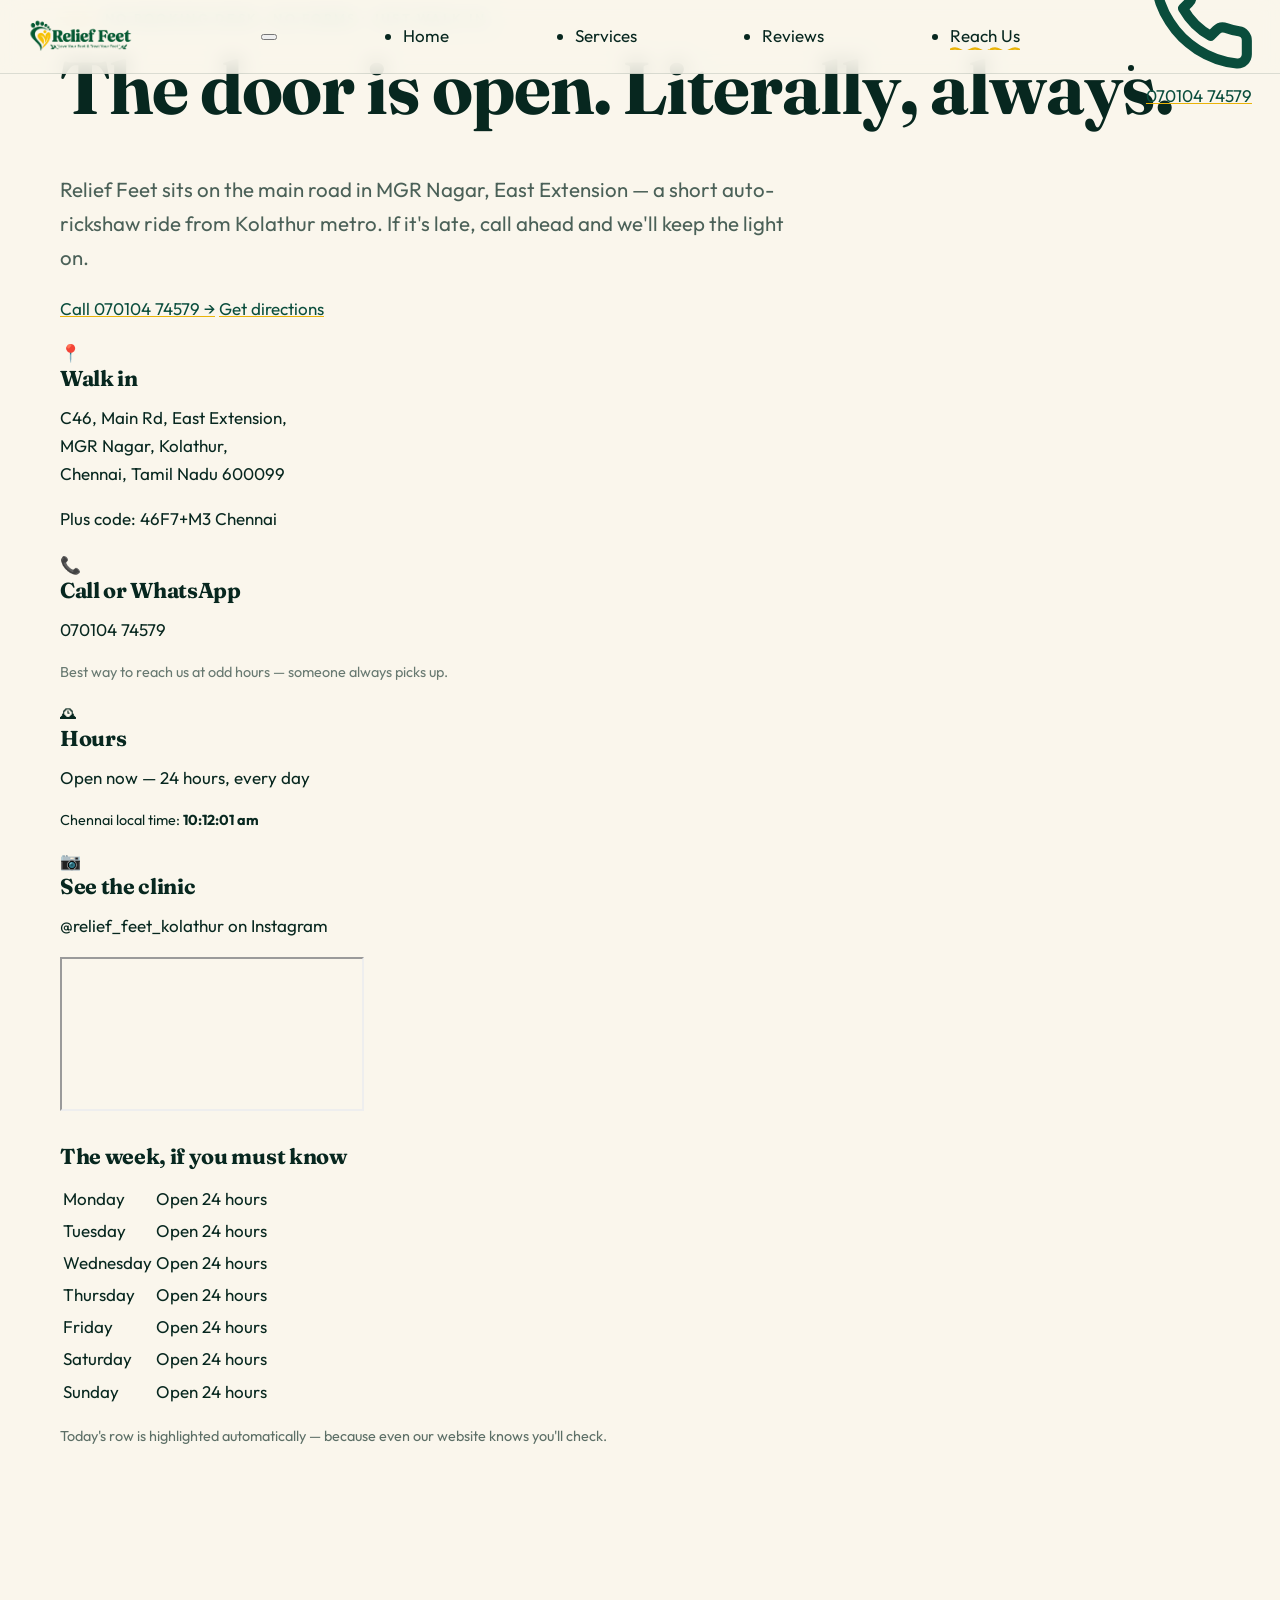
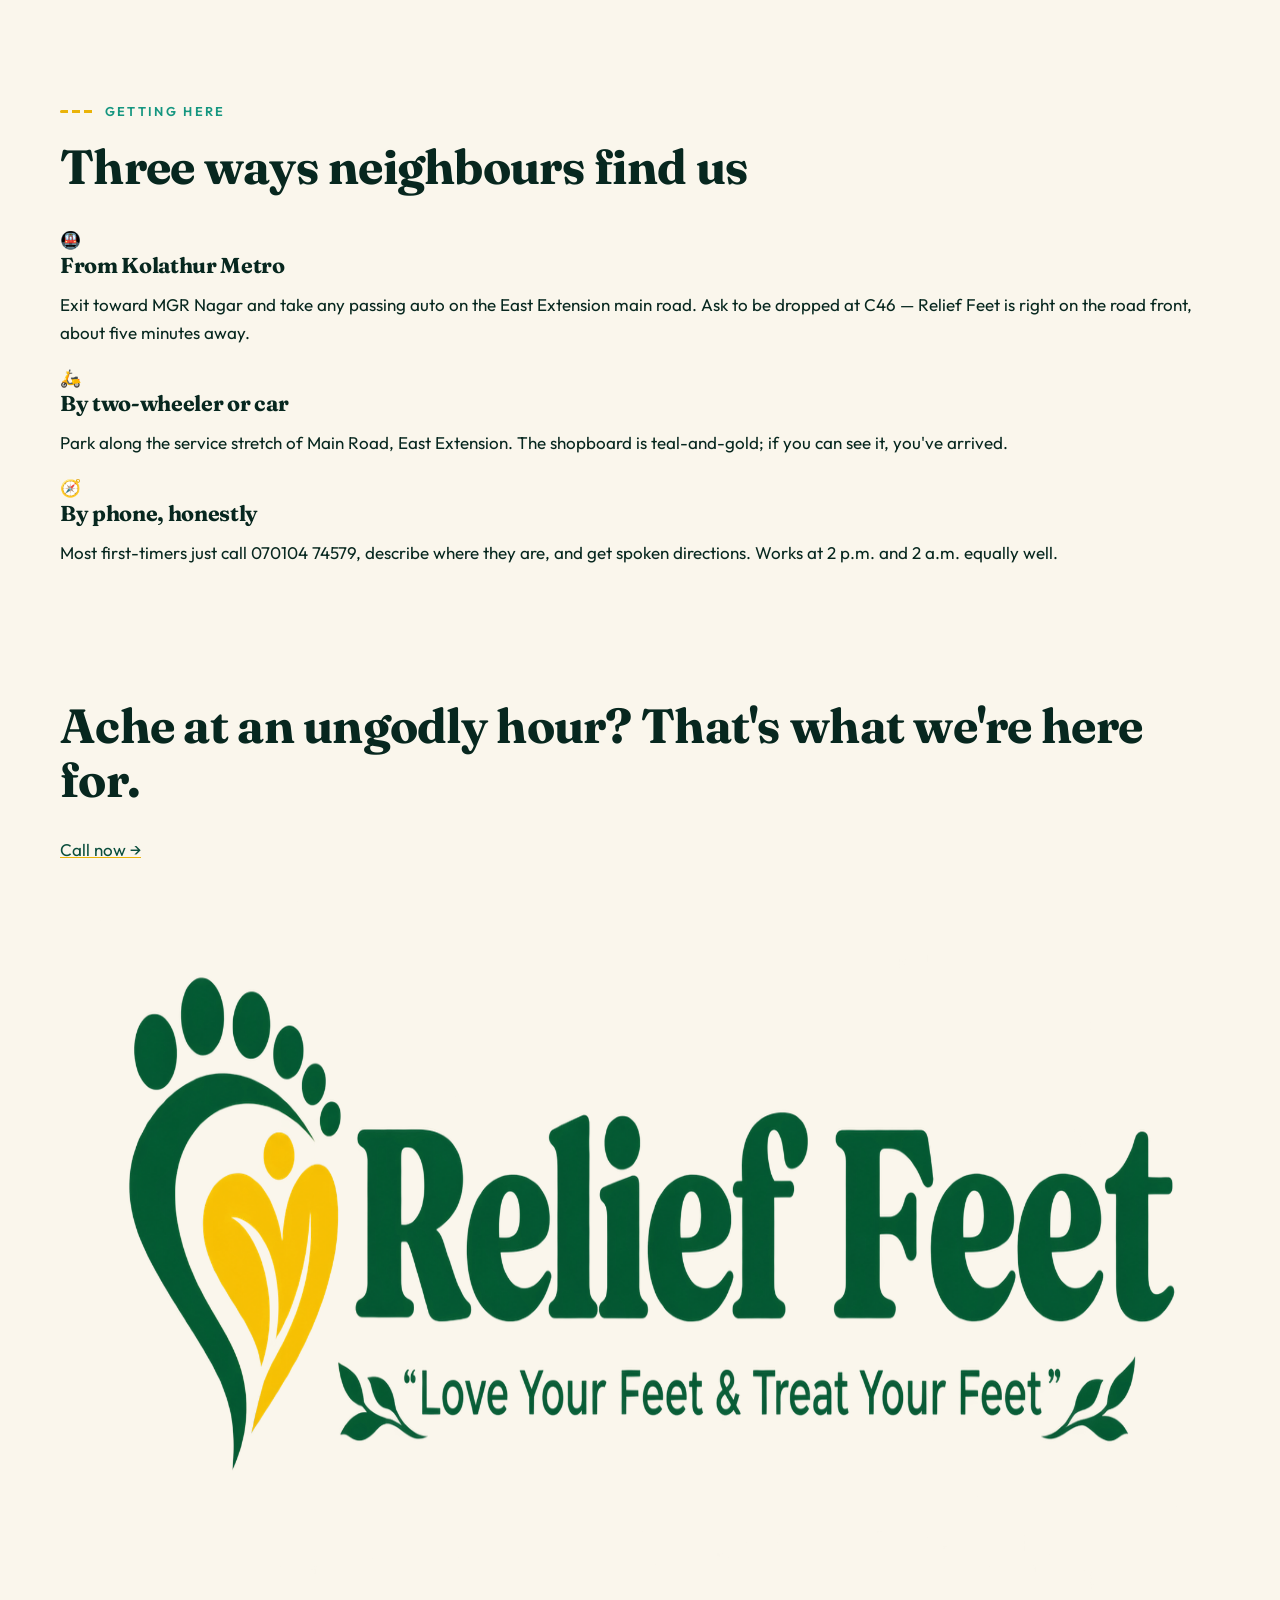
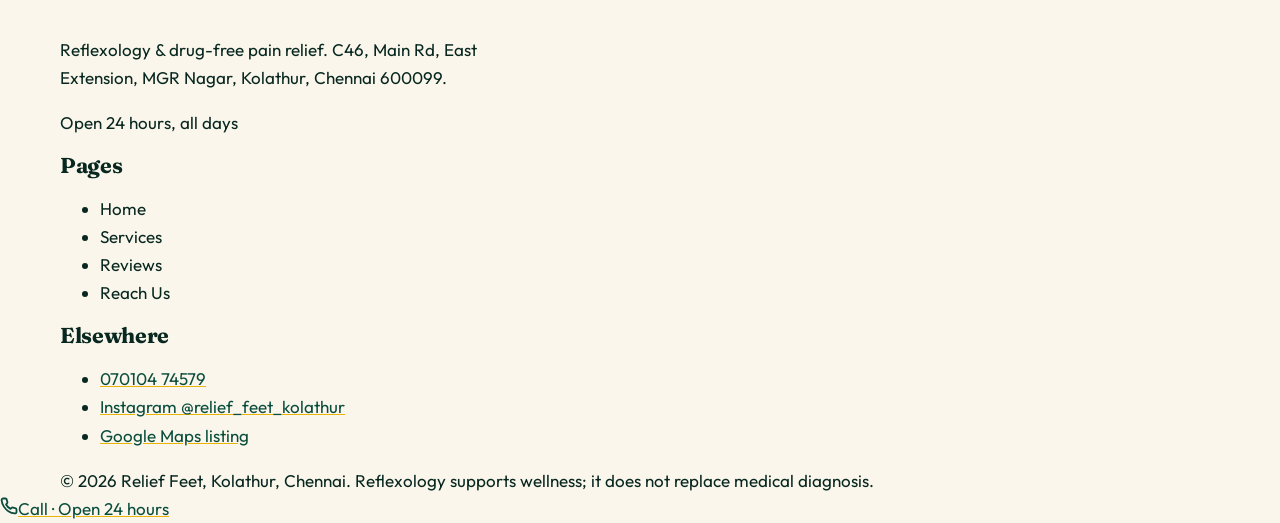
==== commit 184c0476: "Add Playwright audit script and enhance site interactivity with progressive JS - .audit/audit.py: Ne" ====
--- a/contact.html
+++ b/contact.html
@@ -1,8 +1,8 @@
 <!DOCTYPE html>
-<html lang="en">
+<html lang="en" class="no-js">
 <head>
   <meta charset="UTF-8" />
-  <meta name="viewport" content="width=device-width, initial-scale=1.0" />
+  <meta name="viewport" content="width=device-width, initial-scale=1, viewport-fit=cover" />
   <title>Reach Us — Address, Timings &amp; Map | Relief Feet, Kolathur Chennai</title>
   <meta name="description" content="Visit Relief Feet at C46, Main Rd, East Extension, MGR Nagar, Kolathur, Chennai 600099. Open 24 hours, all week. Call or WhatsApp 070104 74579. Directions, landmarks and local time." />
   <link rel="canonical" href="https://relieffeet.in/contact.html" />
@@ -46,7 +46,7 @@
   }
   </script>
 </head>
-<body>
+<body class="no-js">
   <a class="skip-link" href="#main">Skip to content</a>
 
   <header class="site-header">
--- a/css/style.css
+++ b/css/style.css
@@ -162,6 +162,13 @@
   gap: 2.5rem;
   white-space: nowrap;
 }
+/* smaller ticker type on phones so the band never dwarfs the page */
+@media (max-width: 640px) {
+  .marquee { padding: 0.7rem 0; transform: rotate(-0.8deg) scale(1.01); }
+  .marquee + .marquee { transform: rotate(0.8deg) scale(1.01); }
+  .marquee-track { gap: 1.6rem; }
+  .marquee-track span { font-size: 0.92rem; gap: 1.6rem; }
+}
 .marquee-track span::after { content: "✦"; color: var(--saffron); }
 @keyframes marquee-run { to { transform: translateX(-50%); } }
 .marquee:hover .marquee-track { animation-play-state: paused; }
@@ -174,6 +181,9 @@
   transition-delay: calc(var(--d, 0) * 90ms);
 }
 .reveal.in { opacity: 1; transform: none; }
+/* safety net: if JS never runs, nothing stays invisible */
+@keyframes reveal-fallback { to { opacity: 1; transform: none; } }
+html.no-js .reveal { animation: reveal-fallback 0.9s ease forwards; animation-delay: 1.4s; }
 
 /* --- breathing radial washes (subtle, behind content) --------------------- */
 .breathe { animation: breathe 9s ease-in-out infinite alternate; }
@@ -195,8 +205,13 @@
 /* --- scattered postcards -----------------------------------------------------*/
 .postcards {
   display: grid;
-  grid-template-columns: repeat(auto-fit, minmax(260px, 1fr));
+  grid-template-columns: repeat(auto-fit, minmax(min(260px, 100%), 1fr));
   gap: 2rem;
+}
+@media (max-width: 640px) {
+  .postcards { gap: 1.5rem; }
+  /* straighten the scatter on phones — tilted cards clip awkwardly in a single column */
+  .postcard { transform: none; }
 }
 .postcard {
   background: var(--paper);
@@ -266,6 +281,7 @@
   text-decoration: none;
 }
 .brand img { height: 46px; width: auto; }
+@media (max-width: 480px) { .brand img { height: 38px; } }
 .brand .brand-text {
   font-family: var(--font-display);
   font-size: 1.15rem;
@@ -285,12 +301,38 @@
 }
 
 .nav-links {
-  display: flex;
-  align-items: center;
-  gap: 2rem;
-  list-style: none;
-  margin: 0; padding: 0;
-}
+  display: contents;   /* desktop: <li> children lay out directly in the flex nav */
+}
+@media (max-width: 860px) {
+  :root { --nav-h: 62px; }
+  .burger { display: block; }
+  .nav-links {
+    display: flex;
+    /* slide-down sheet from the top — never covers the header/burger */
+    position: fixed;
+    top: var(--nav-h);
+    left: 0; right: 0;
+    bottom: 0;
+    height: auto;
+    margin: 0;
+    padding: 1.6rem 1.6rem calc(2rem + env(safe-area-inset-bottom));
+    flex-direction: column;
+    align-items: stretch;
+    justify-content: flex-start;
+    gap: 0.35rem;
+    overflow-y: auto;
+    -webkit-overflow-scrolling: touch;
+    background: var(--cream);
+    border-top: 2px solid var(--line);
+    transform: translateY(-108%);
+    transition: transform 0.5s cubic-bezier(0.83, 0, 0.17, 1);
+    z-index: 60;
+    visibility: hidden;
+  }
+  .nav-links.open {
+    transform: none;
+    visibility: visible;
+  }
 .nav-links a {
   font-weight: 500;
   font-size: 1rem;
@@ -341,38 +383,100 @@
   display: none;
   background: none;
   border: 0;
-  width: 44px; height: 44px;
+  width: 48px; height: 48px;
   cursor: pointer;
   position: relative;
-  z-index: 60;
+  z-index: 70;
+  border-radius: 12px;
+  -webkit-tap-highlight-color: transparent;
 }
 .burger span {
-  position: absolute; left: 10px; right: 10px;
+  position: absolute; left: 11px; right: 11px;
   height: 3px; border-radius: 3px;
   background: var(--ink);
   transition: transform 0.35s cubic-bezier(0.65, 0, 0.35, 1), opacity 0.2s;
 }
-.burger span:nth-child(1) { top: 14px; }
-.burger span:nth-child(2) { top: 21px; }
-.burger span:nth-child(3) { top: 28px; }
+.burger span:nth-child(1) { top: 15px; }
+.burger span:nth-child(2) { top: 22px; }
+.burger span:nth-child(3) { top: 29px; }
 .burger[aria-expanded="true"] span:nth-child(1) { transform: translateY(7px) rotate(45deg); }
 .burger[aria-expanded="true"] span:nth-child(2) { opacity: 0; }
 .burger[aria-expanded="true"] span:nth-child(3) { transform: translateY(-7px) rotate(-45deg); }
+/* keep burger marks visible over the dark drawer */
+body.nav-open .burger span { background: var(--cream); }
+
+/* dim layer behind the drawer */
+.nav-scrim {
+  position: fixed; inset: 0;
+  background: rgba(7, 39, 31, 0.5);
+  z-index: 55;
+  opacity: 0;
+  pointer-events: none;
+  transition: opacity 0.4s ease;
+}
+body.nav-open .nav-scrim { opacity: 1; pointer-events: auto; }
 
 @media (max-width: 860px) {
+  :root { --nav-h: 62px; }
   .burger { display: block; }
   .nav-links {
+    /* slide-down sheet from the top — never covers the header/burger */
     position: fixed;
-    inset: 0;
+    top: var(--nav-h);
+    left: 0; right: 0;
+    bottom: 0;
+    height: auto;
+    margin: 0;
+    padding: 1.6rem 1.6rem calc(2rem + env(safe-area-inset-bottom));
     flex-direction: column;
+    align-items: stretch;
+    justify-content: flex-start;
+    gap: 0.35rem;
+    overflow-y: auto;
+    -webkit-overflow-scrolling: touch;
+    background: var(--cream);
+    border-top: 2px solid var(--line);
+    transform: translateY(-108%);
+    visibility: hidden;
+    transition: transform 0.5s cubic-bezier(0.83, 0, 0.17, 1), visibility 0s linear 0.5s;
+    z-index: 60;
+  }
+  .nav-links.open {
+    transform: none;
+    visibility: visible;
+    transition: transform 0.5s cubic-bezier(0.83, 0, 0.17, 1), visibility 0s;
+  }
+  .nav-links li { border-bottom: 1px dashed var(--line); }
+  .nav-links li:last-child { border-bottom: 0; margin-top: 1rem; }
+  .nav-links a {
+    display: flex;
+    align-items: center;
+    min-height: 48px;               /* comfortable thumb tap target */
+    font-size: 1.35rem;
+    font-family: var(--font-display);
+    -webkit-tap-highlight-color: transparent;
+  }
+  .nav-links a:active { color: var(--jade); }
+  .call-pill {
     justify-content: center;
-    gap: 2.2rem;
-    background: var(--cream);
-    transform: translateY(-100%);
-    transition: transform 0.5s cubic-bezier(0.83, 0, 0.17, 1);
+    width: 100%;
+    min-height: 52px;
+    font-size: 1.05rem;
   }
-  .nav-links.open { transform: none; }
-  .nav-links a { font-size: 1.6rem; font-family: var(--font-display); }
+  /* staggered entrance for drawer items */
+  .nav-links.open > li { animation: drawer-item 0.45s cubic-bezier(0.22, 1, 0.36, 1) both; }
+  .nav-links.open > li:nth-child(1) { animation-delay: 0.08s; }
+  .nav-links.open > li:nth-child(2) { animation-delay: 0.14s; }
+  .nav-links.open > li:nth-child(3) { animation-delay: 0.20s; }
+  .nav-links.open > li:nth-child(4) { animation-delay: 0.26s; }
+  .nav-links.open > li:nth-child(5) { animation-delay: 0.32s; }
+}
+@keyframes drawer-item {
+  from { opacity: 0; transform: translateY(-14px); }
+  to   { opacity: 1; transform: none; }
+}
+@media (prefers-reduced-motion: reduce) {
+  .nav-links.open > li { animation: none; }
 }
 
 main { padding-top: var(--nav-h); }
@@ -418,6 +522,7 @@
   animation: spin-slow 22s linear infinite;
   z-index: 3;
 }
+@media (max-width: 900px) { .hero-stamp { display: none; } }
 @keyframes spin-slow { to { transform: rotate(360deg); } }
 .hero-stamp .stamp-core {
   position: absolute; inset: 0;
@@ -432,6 +537,11 @@
   gap: 1rem;
   margin-top: 2rem;
   align-items: center;
+}
+@media (max-width: 480px) {
+  /* full-bleed tap targets on phones */
+  .hero-actions .btn { width: 100%; justify-content: center; }
+  .hero-actions { gap: 0.8rem; }
 }
 
 .btn {
@@ -445,7 +555,21 @@
   text-decoration: none;
   cursor: pointer;
   border: 2px solid var(--ink);
+  min-height: 48px;                 /* WCAG touch target */
+  -webkit-tap-highlight-color: transparent;
   transition: transform 0.3s cubic-bezier(0.22, 1.4, 0.36, 1), box-shadow 0.3s, background 0.3s, color 0.3s;
+}
+/* no lift/translate feedback for taps — hover states are desktop-only */
+@media (hover: none) {
+  .btn:hover, .tile:hover, .postcard:hover, .chip:hover, .stat:hover::before,
+  .filter-btn:hover, .call-pill:hover {
+    transform: none; box-shadow: var(--shadow-md);
+  }
+  .tiles .tile:nth-child(odd):hover { transform: none; }
+  .tile:hover .icon { transform: none; }
+  .tile:hover { box-shadow: 5px 6px 0 rgba(7,39,31,0.9); }
+  .btn-primary:active { background: var(--pine); }
+  .btn-ghost:active { background: var(--saffron); }
 }
 .btn-primary { background: var(--ink); color: var(--cream); }
 .btn-primary:hover { transform: translateY(-3px); box-shadow: 0 12px 24px -10px rgba(7,39,31,0.5); background: var(--pine); }
@@ -556,6 +680,16 @@
   .stat:nth-child(2) { border-right: 0; }
   .stat:nth-child(-n+2) { border-bottom: 2px solid var(--ink); }
 }
+@media (max-width: 480px) {
+  /* four skinny columns get unreadable on small phones — go 4-across compact row */
+  .stats { grid-template-columns: repeat(4, 1fr); border-radius: 14px; }
+  .stat { padding: 0.9rem 0.35rem; border-right: 1px solid var(--ink); }
+  .stat:nth-child(2) { border-right: 1px solid var(--ink); }
+  .stat:last-child { border-right: 0; }
+  .stat:nth-child(-n+2) { border-bottom: 0; }
+  .stat b { font-size: 1.35rem; }
+  .stat small { font-size: 0.56rem; letter-spacing: 0.04em; }
+}
 
 /* ==========================================================================
    Service tiles — sticker-book staggered grid
@@ -711,18 +845,65 @@
 }
 @media (max-width: 820px) { .footer-grid { grid-template-columns: 1fr; } }
 .site-footer h3 { color: var(--cream); font-size: 1.1rem; }
-.site-footer a { color: var(--cream); text-decoration-color: rgba(234,179,8,0.7); }
+.site-footer a { color: var(--cream); text-decoration-color: rgba(234,179,8,0.7); display: inline-block; min-height: 24px; }
 .site-footer ul { list-style: none; padding: 0; margin: 0; display: grid; gap: 0.55rem; }
+@media (max-width: 640px) {
+  .site-footer ul { gap: 0.35rem; }               /* spacing + line-height = ≥40px taps */
+  .site-footer ul a { font-size: 1.05rem; line-height: 2.4rem; min-height: 44px; }
+}
 .footer-note {
   display: flex;
   justify-content: space-between;
   gap: 1rem;
   flex-wrap: wrap;
   padding-top: 1.6rem;
+  padding-bottom: env(safe-area-inset-bottom);
   font-size: 0.85rem;
   color: rgba(250,246,236,0.55);
 }
 .footer-logo img { height: 54px; background: #fff; border-radius: 12px; padding: 4px; }
+
+/* two-column sticky layout — desktop only */
+@media (min-width: 901px) {
+  .sticky-col { position: sticky; top: calc(var(--nav-h) + 2rem); }
+}
+
+/* ==========================================================================
+   Mobile sticky call bar — one-thumb access to the clinic's number.
+   Hidden on desktop & when JS is absent (header pill still works).
+   ========================================================================== */
+.m-callbar {
+  display: none;
+  position: fixed;
+  left: 0; right: 0; bottom: 0;
+  z-index: 45;
+  padding: 0.6rem 0.9rem calc(0.6rem + env(safe-area-inset-bottom));
+  background: rgba(7, 39, 31, 0.94);
+  backdrop-filter: blur(8px);
+  border-top: 2px solid var(--saffron);
+  transform: translateY(0);
+  transition: transform 0.35s ease;
+}
+body.nav-open .m-callbar { transform: translateY(120%); }
+.m-callbar a {
+  display: flex;
+  align-items: center;
+  justify-content: center;
+  gap: 0.6rem;
+  min-height: 50px;
+  border-radius: 999px;
+  background: var(--saffron);
+  color: var(--ink);
+  font-weight: 700;
+  font-size: 1.05rem;
+  text-decoration: none;
+  -webkit-tap-highlight-color: transparent;
+}
+.m-callbar a:active { background: var(--amber); }
+@media (max-width: 860px) {
+  body:not(.no-js) .m-callbar { display: block; }
+  body:not(.no-js) main { padding-bottom: 4.6rem; }
+}
 
 /* ==========================================================================
    Page hero (inner pages)
@@ -795,11 +976,11 @@
 }
 .rating-big .score {
   font-family: var(--font-display);
-  font-size: 5rem;
+  font-size: clamp(3.2rem, 8vw, 5rem);
   line-height: 1;
   font-weight: 700;
 }
-.stars { color: var(--amber); font-size: 1.6rem; letter-spacing: 0.15em; }
+.stars { color: var(--amber); font-size: clamp(1.25rem, 4vw, 1.6rem); letter-spacing: 0.15em; }
 
 .filters {
   display: flex;
@@ -807,15 +988,34 @@
   gap: 0.7rem;
   margin: 2rem 0;
 }
+@media (max-width: 640px) {
+  /* thumb-scrollable filter rail instead of a wrapped blob */
+  .filters {
+    display: grid;
+    grid-auto-flow: column;
+    grid-auto-columns: max-content;
+    overflow-x: auto;
+    gap: 0.55rem;
+    padding-bottom: 0.8rem;
+    scroll-snap-type: x proximity;
+    -webkit-overflow-scrolling: touch;
+    scrollbar-width: thin;
+  }
+  .filters::-webkit-scrollbar { height: 4px; }
+  .filters::-webkit-scrollbar-thumb { background: var(--jade); border-radius: 4px; }
+  .filter-btn { scroll-snap-align: start; white-space: nowrap; }
+}
 .filter-btn {
   border: 1.5px solid var(--ink);
   background: var(--paper);
   border-radius: 999px;
-  padding: 0.5rem 1.15rem;
+  padding: 0.7rem 1.15rem;
+  min-height: 44px;                 /* WCAG touch target */
   font-family: var(--font-body);
   font-size: 0.92rem;
   font-weight: 600;
   cursor: pointer;
+  -webkit-tap-highlight-color: transparent;
   transition: background 0.25s, color 0.25s, transform 0.25s;
 }
 .filter-btn:hover { transform: translateY(-2px); }
@@ -896,6 +1096,8 @@
 .info-row:nth-child(4) .info-ic { background: #bde3f2; }
 .info-row h3 { margin-bottom: 0.2rem; font-size: 1.1rem; }
 .info-row p { margin: 0; color: rgba(7,39,31,0.75); }
+/* inline links inside info rows need thumb-sized tap areas */
+.info-row a.ul-wobble { display: inline-flex; align-items: center; min-height: 44px; }
 
 .map-frame {
   border: 2px solid var(--ink);
@@ -953,6 +1155,11 @@
   justify-content: space-between;
   align-items: center;
   gap: 1rem;
+  min-height: 52px;                 /* generous tap height on phones */
+}
+@media (max-width: 640px) {
+  .faq summary { padding: 0.95rem 1rem; font-size: 1rem; }
+  .faq .faq-body { padding: 0 1rem 1rem; }
 }
 .faq summary::-webkit-details-marker { display: none; }
 .faq summary::after {
@@ -994,3 +1201,37 @@
   }
   .reveal { opacity: 1; transform: none; }
 }
+
+/* ==========================================================================
+   Global phone refinements — applied last so they win specificity ties
+   ========================================================================== */
+@media (max-width: 640px) {
+  :root { --radius: 14px; }
+  .wrap { width: calc(100% - 2rem); }            /* reclaim side padding on small screens */
+  .nav  { width: calc(100% - 1.4rem); gap: 0.5rem; }
+  body { font-size: 1rem; }
+  h1 { font-size: clamp(2rem, 9vw, 2.7rem); }
+  h2 { font-size: clamp(1.65rem, 7.5vw, 2.1rem); overflow-wrap: anywhere; }
+  h3 { font-size: 1.2rem; }
+  .section { padding: 3.2rem 0; }
+  .eyebrow { letter-spacing: 0.12em; font-size: 0.72rem; }
+  p, li { overflow-wrap: anywhere; }
+  .lede { font-size: 1.05rem; }
+  .hero { padding-top: 2.2rem; }
+  .hero-figure { max-width: 330px; margin-inline: auto; }
+  .badge-float { font-size: 0.78rem; padding: 0.5rem 0.85rem; }
+  .steps { margin-top: 1.6rem; }
+  .step { padding: 1.4rem 0; }
+  .step-kicker { font-size: 1.7rem; }
+  .cta-band .inner { flex-direction: column; align-items: stretch; text-align: center; }
+  .cta-band .btn { justify-content: center; }
+  .cta-band h2 { margin-inline: auto; }
+  .spot-card { padding: 1.4rem; }
+  .masonry { column-gap: 0; }
+  .masonry .postcard { margin-bottom: 1.6rem; }
+  .footer-grid { gap: 1.8rem; }
+  .site-footer { padding: 2.6rem 0 1.4rem; }
+  .panel { box-shadow: 4px 6px 0 rgba(7,39,31,0.9); }
+  .tile { box-shadow: 4px 5px 0 rgba(7,39,31,0.9); }
+  .tiles { gap: 1.15rem; }
+}
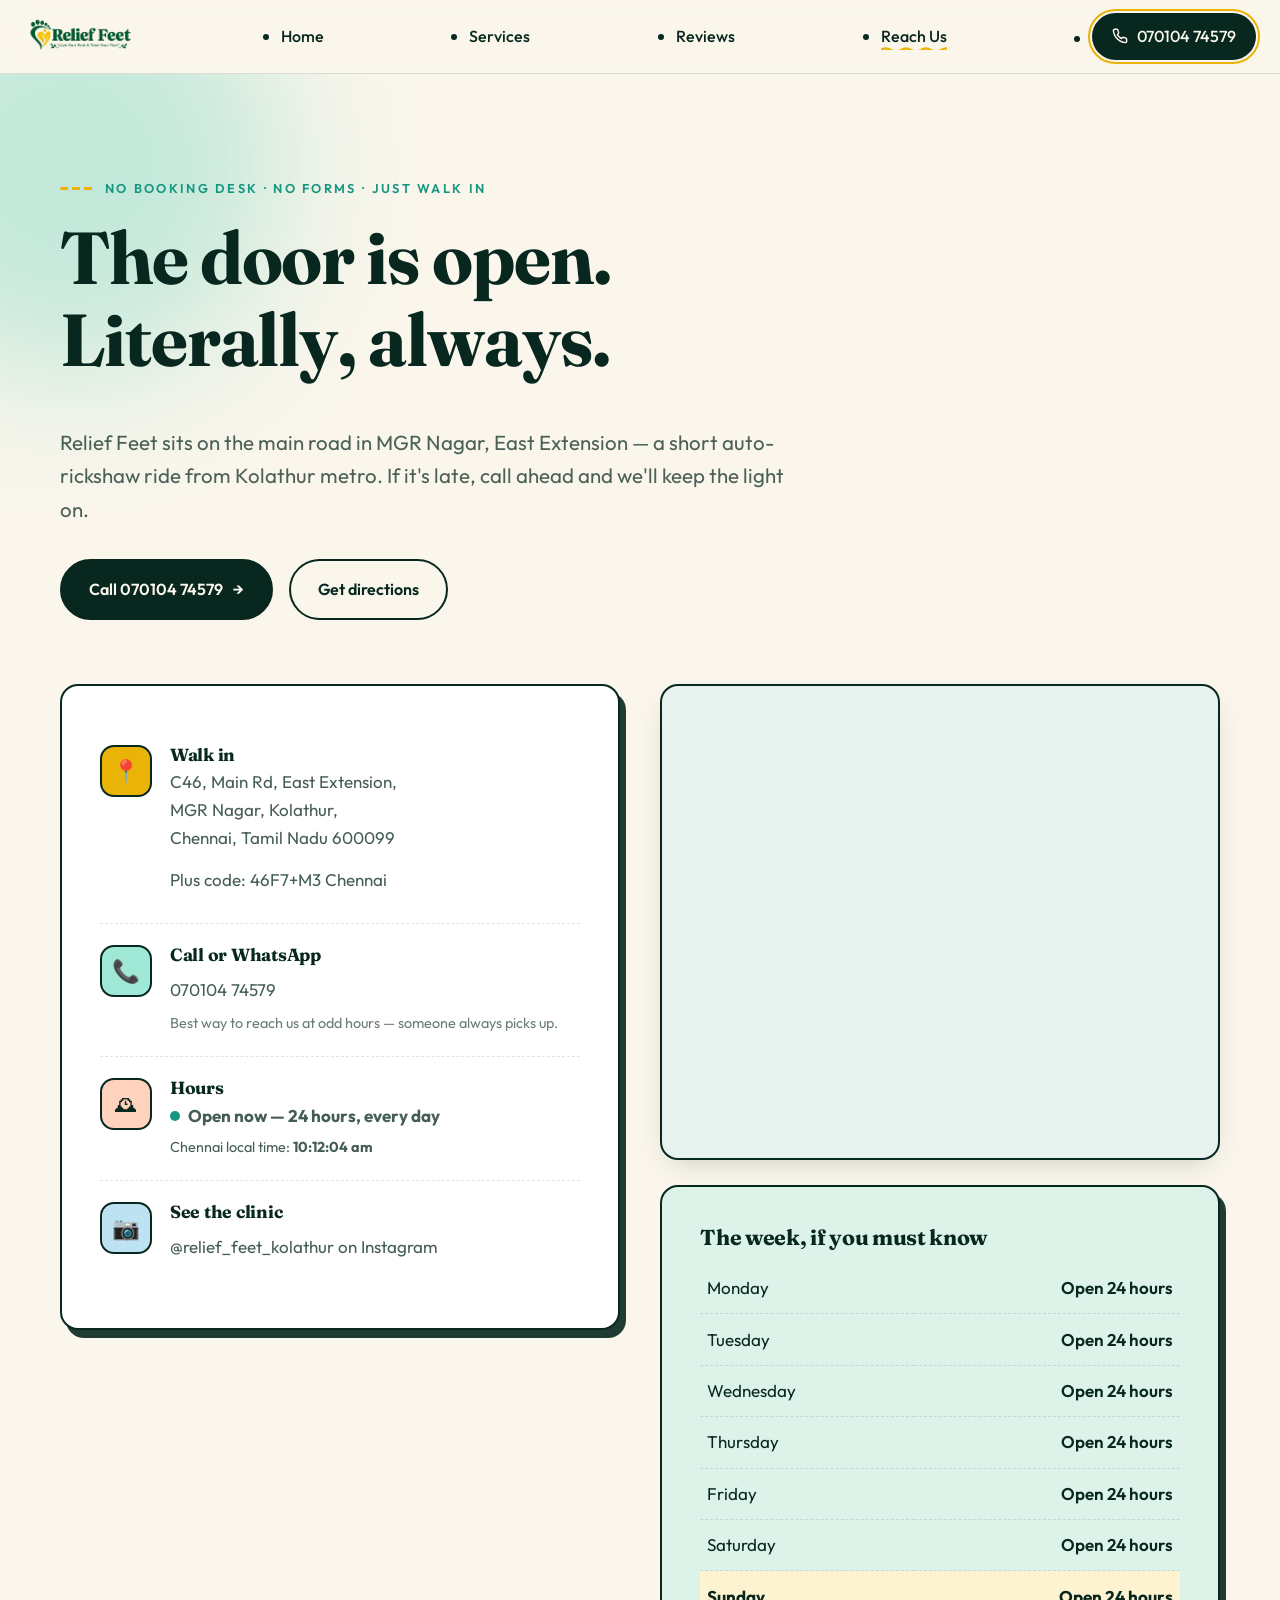
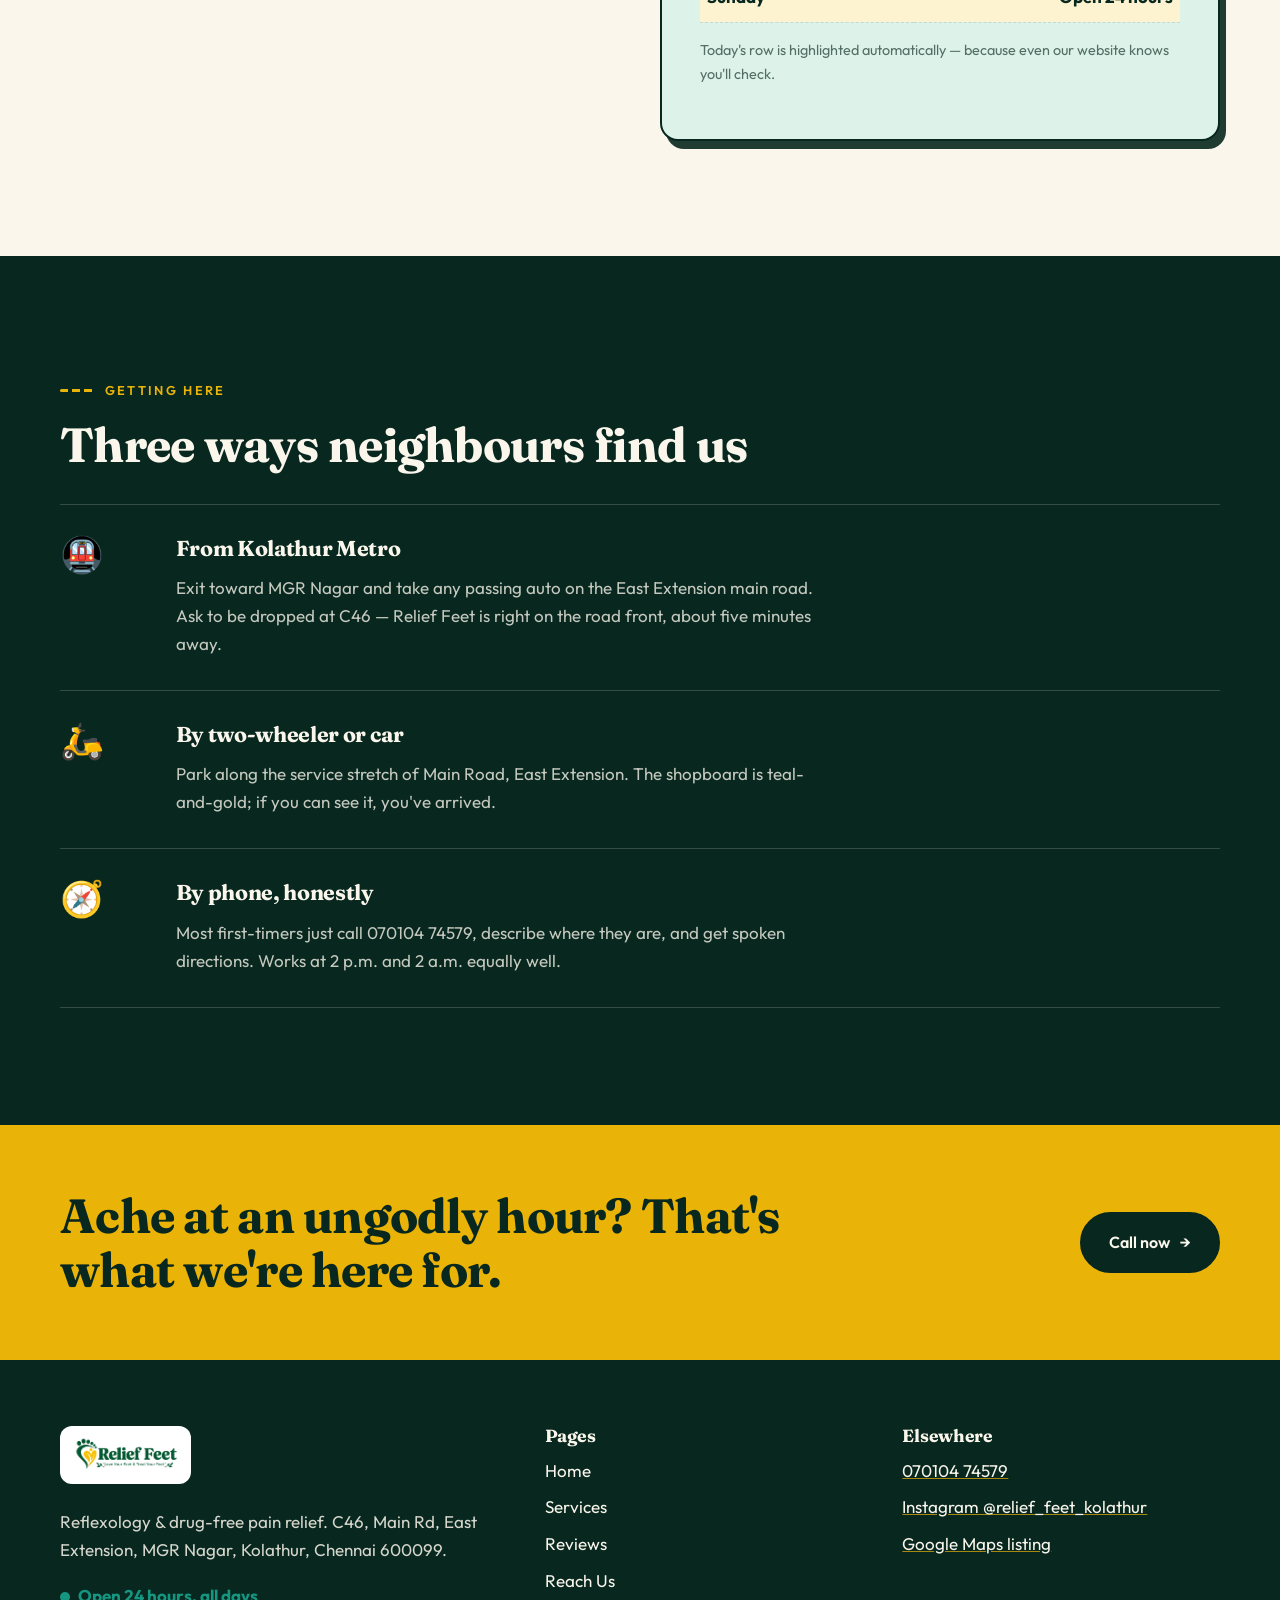
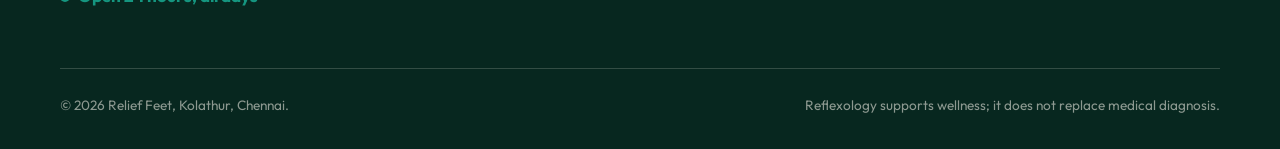
==== commit 4f968609: "Restore desktop layout integrity while preserving mobile optimizations - Replaced static logo image " ====
--- a/contact.html
+++ b/contact.html
@@ -178,7 +178,7 @@
     <div class="wrap">
       <div class="footer-grid">
         <div>
-          <div class="footer-logo"><img src="assets/Relief%20Feet%20Wellness%20Logo.png" alt="Relief Feet Wellness" width="2079" height="756" loading="lazy" /></div>
+          <a class="footer-logo" href="index.html" aria-label="Relief Feet home"><img src="assets/Relief%20Feet%20Wellness%20Logo.png" alt="Relief Feet Wellness" width="2079" height="756" loading="lazy" decoding="async" /></a>
           <p style="margin-top:1rem;max-width:38ch">Reflexology &amp; drug-free pain relief. C46, Main Rd, East Extension, MGR Nagar, Kolathur, Chennai 600099.</p>
           <p class="open-now">Open 24 hours, all days</p>
         </div>
--- a/css/style.css
+++ b/css/style.css
@@ -208,6 +208,7 @@
   grid-template-columns: repeat(auto-fit, minmax(min(260px, 100%), 1fr));
   gap: 2rem;
 }
+@media (min-width: 1500px) { .postcards { grid-template-columns: repeat(3, 1fr); } }
 @media (max-width: 640px) {
   .postcards { gap: 1.5rem; }
   /* straighten the scatter on phones — tilted cards clip awkwardly in a single column */
@@ -303,18 +304,34 @@
 .nav-links {
   display: contents;   /* desktop: <li> children lay out directly in the flex nav */
 }
+/* base link styling — shared by the desktop row and the mobile drawer */
+.nav-links a {
+  font-weight: 500;
+  font-size: 1rem;
+  text-decoration: none;
+  color: var(--ink);
+}
+.nav-links a:hover { color: var(--pine); }
+
+/* --- mobile drawer ----------------------------------------------------------
+   Single source of truth for <=860px nav behaviour. The drawer is its own
+   stacking layer (z-index 90) that slides down from under the header; the
+   header itself lifts to z-index 100 so the burger stays tappable while
+   the drawer is open. */
 @media (max-width: 860px) {
   :root { --nav-h: 62px; }
-  .burger { display: block; }
+  .site-header { z-index: 100; }
+  body.nav-open .site-header { background: rgba(250, 246, 236, 0.98); }
+  .burger { display: block; z-index: 110; }
   .nav-links {
     display: flex;
-    /* slide-down sheet from the top — never covers the header/burger */
     position: fixed;
     top: var(--nav-h);
     left: 0; right: 0;
     bottom: 0;
     height: auto;
     margin: 0;
+    list-style: none;
     padding: 1.6rem 1.6rem calc(2rem + env(safe-area-inset-bottom));
     flex-direction: column;
     align-items: stretch;
@@ -322,24 +339,54 @@
     gap: 0.35rem;
     overflow-y: auto;
     -webkit-overflow-scrolling: touch;
+    overscroll-behavior: contain;
     background: var(--cream);
     border-top: 2px solid var(--line);
-    transform: translateY(-108%);
-    transition: transform 0.5s cubic-bezier(0.83, 0, 0.17, 1);
-    z-index: 60;
+    transform: translateY(calc(-100% - var(--nav-h)));
     visibility: hidden;
+    transition: transform 0.5s cubic-bezier(0.83, 0, 0.17, 1), visibility 0s linear 0.5s;
+    z-index: 90;
   }
   .nav-links.open {
     transform: none;
     visibility: visible;
+    transition: transform 0.5s cubic-bezier(0.83, 0, 0.17, 1), visibility 0s;
   }
-.nav-links a {
-  font-weight: 500;
-  font-size: 1rem;
-  text-decoration: none;
-  color: var(--ink);
-}
-.nav-links a:hover { color: var(--pine); }
+  .nav-links li { border-bottom: 1px dashed var(--line); }
+  .nav-links li:last-child { border-bottom: 0; margin-top: 1rem; }
+  .nav-links > li > a:not(.call-pill) {
+    min-height: 48px;               /* comfortable thumb tap target */
+    font-size: 1.35rem;
+    font-family: var(--font-display);
+    -webkit-tap-highlight-color: transparent;
+  }
+  .nav-links a:active { color: var(--jade); }
+  /* staggered entrance for drawer items */
+  .nav-links.open > li { animation: drawer-item 0.45s cubic-bezier(0.22, 1, 0.36, 1) both; }
+  .nav-links.open > li:nth-child(1) { animation-delay: 0.08s; }
+  .nav-links.open > li:nth-child(2) { animation-delay: 0.14s; }
+  .nav-links.open > li:nth-child(3) { animation-delay: 0.20s; }
+  .nav-links.open > li:nth-child(4) { animation-delay: 0.26s; }
+  .nav-links.open > li:nth-child(5) { animation-delay: 0.32s; }
+}
+/* the call pill goes full-width ONLY inside the mobile drawer — on desktop
+   it must stay its natural inline-flex size in the header row */
+@media (max-width: 860px) {
+  .nav-links .call-pill {
+    justify-content: center;
+    width: 100%;
+    min-height: 52px;
+    font-size: 1.05rem;
+  }
+}
+@keyframes drawer-item {
+  from { opacity: 0; transform: translateY(-14px); }
+  to   { opacity: 1; transform: none; }
+}
+@media (prefers-reduced-motion: reduce) {
+  .nav-links, .nav-links.open { transition: none; }
+  .nav-links.open > li { animation: none; }
+}
 
 .call-pill {
   display: inline-flex;
@@ -402,83 +449,17 @@
 .burger[aria-expanded="true"] span:nth-child(1) { transform: translateY(7px) rotate(45deg); }
 .burger[aria-expanded="true"] span:nth-child(2) { opacity: 0; }
 .burger[aria-expanded="true"] span:nth-child(3) { transform: translateY(-7px) rotate(-45deg); }
-/* keep burger marks visible over the dark drawer */
-body.nav-open .burger span { background: var(--cream); }
-
-/* dim layer behind the drawer */
+
+/* dim layer behind the drawer (drawer itself sits above it at z-index 90) */
 .nav-scrim {
   position: fixed; inset: 0;
   background: rgba(7, 39, 31, 0.5);
-  z-index: 55;
+  z-index: 80;
   opacity: 0;
   pointer-events: none;
   transition: opacity 0.4s ease;
 }
 body.nav-open .nav-scrim { opacity: 1; pointer-events: auto; }
-
-@media (max-width: 860px) {
-  :root { --nav-h: 62px; }
-  .burger { display: block; }
-  .nav-links {
-    /* slide-down sheet from the top — never covers the header/burger */
-    position: fixed;
-    top: var(--nav-h);
-    left: 0; right: 0;
-    bottom: 0;
-    height: auto;
-    margin: 0;
-    padding: 1.6rem 1.6rem calc(2rem + env(safe-area-inset-bottom));
-    flex-direction: column;
-    align-items: stretch;
-    justify-content: flex-start;
-    gap: 0.35rem;
-    overflow-y: auto;
-    -webkit-overflow-scrolling: touch;
-    background: var(--cream);
-    border-top: 2px solid var(--line);
-    transform: translateY(-108%);
-    visibility: hidden;
-    transition: transform 0.5s cubic-bezier(0.83, 0, 0.17, 1), visibility 0s linear 0.5s;
-    z-index: 60;
-  }
-  .nav-links.open {
-    transform: none;
-    visibility: visible;
-    transition: transform 0.5s cubic-bezier(0.83, 0, 0.17, 1), visibility 0s;
-  }
-  .nav-links li { border-bottom: 1px dashed var(--line); }
-  .nav-links li:last-child { border-bottom: 0; margin-top: 1rem; }
-  .nav-links a {
-    display: flex;
-    align-items: center;
-    min-height: 48px;               /* comfortable thumb tap target */
-    font-size: 1.35rem;
-    font-family: var(--font-display);
-    -webkit-tap-highlight-color: transparent;
-  }
-  .nav-links a:active { color: var(--jade); }
-  .call-pill {
-    justify-content: center;
-    width: 100%;
-    min-height: 52px;
-    font-size: 1.05rem;
-  }
-  /* staggered entrance for drawer items */
-  .nav-links.open > li { animation: drawer-item 0.45s cubic-bezier(0.22, 1, 0.36, 1) both; }
-  .nav-links.open > li:nth-child(1) { animation-delay: 0.08s; }
-  .nav-links.open > li:nth-child(2) { animation-delay: 0.14s; }
-  .nav-links.open > li:nth-child(3) { animation-delay: 0.20s; }
-  .nav-links.open > li:nth-child(4) { animation-delay: 0.26s; }
-  .nav-links.open > li:nth-child(5) { animation-delay: 0.32s; }
-}
-@keyframes drawer-item {
-  from { opacity: 0; transform: translateY(-14px); }
-  to   { opacity: 1; transform: none; }
-}
-@media (prefers-reduced-motion: reduce) {
-  .nav-links.open > li { animation: none; }
-}
-
 main { padding-top: var(--nav-h); }
 
 /* ==========================================================================
@@ -595,6 +576,63 @@
   width: 72%;
   filter: drop-shadow(0 18px 24px rgba(7,39,31,0.25));
 }
+/* reflexology foot illustration inside the hero frame */
+.hero-foot {
+  position: relative;
+  z-index: 2;
+  width: min(78%, 330px);           /* fills the blob nicely on desktop */
+  height: auto;
+  overflow: visible;
+  filter: drop-shadow(0 16px 22px rgba(7,39,31,0.28));
+}
+@media (max-width: 860px) { .hero-foot { width: min(58%, 220px); } }
+.hf-sole   { fill: #d8f1e8; stroke: var(--pine); stroke-width: 4; }
+.hf-toe    { fill: var(--jade); stroke: var(--pine); stroke-width: 3; }
+.hf-line   { fill: none; stroke: var(--pine); stroke-width: 2.5; stroke-dasharray: 5 7; stroke-linecap: round; opacity: 0.55; }
+.hf-zone   { fill: var(--saffron); opacity: 0.35; }
+.hf-point  { fill: var(--coral); stroke: #fff; stroke-width: 1.5; transform-box: fill-box; transform-origin: center; }
+.hf-ring   { fill: none; stroke: var(--coral); stroke-width: 2; transform-box: fill-box; transform-origin: center; }
+.hf-hand   { fill: var(--amber); stroke: var(--pine); stroke-width: 3.5; stroke-linejoin: round; }
+.hf-thumb  { fill: var(--amber); stroke: var(--pine); stroke-width: 3.5; }
+.hf-cuff   { fill: var(--rose); }
+.hf-sun    { fill: none; stroke: var(--amber); stroke-width: 4; stroke-linecap: round; opacity: 0.5; }
+.hf-spark  { fill: var(--saffron); }
+@keyframes hf-pulse {
+  0%, 100% { r: 7; }
+  50%      { r: 9.5; }
+}
+@keyframes hf-pulse-sm {
+  0%, 100% { r: 6; }
+  50%      { r: 8; }
+}
+@keyframes hf-ripple {
+  0%   { r: 10; opacity: 0.9; }
+  75%, 100% { r: 26; opacity: 0; }
+}
+@keyframes hf-ripple-sm {
+  0%   { r: 8; opacity: 0.9; }
+  75%, 100% { r: 22; opacity: 0; }
+}
+@keyframes hf-rub {
+  0%, 100% { transform: translate(0, 0) rotate(-8deg); }
+  50%      { transform: translate(-16px, -7px) rotate(-2deg); }
+}
+@keyframes march-dash { to { stroke-dashoffset: -96; } }
+@keyframes spin-slow { to { transform: rotate(360deg); } }
+@keyframes twinkle {
+  0%, 100% { opacity: 0.25; transform: scale(0.8); }
+  50%      { opacity: 1;    transform: scale(1.15); }
+}
+@media (prefers-reduced-motion: no-preference) {
+  .hf-point-lg { animation: hf-pulse 2.2s ease-in-out infinite; }
+  .hf-point-sm { animation: hf-pulse-sm 2.2s ease-in-out infinite; }
+  .hf-ring-lg  { animation: hf-ripple 2.6s ease-out infinite; }
+  .hf-ring-sm  { animation: hf-ripple-sm 2.6s ease-out infinite; }
+  .hf-hand-g   { animation: hf-rub 3.4s ease-in-out infinite; }
+  .hf-line     { animation: march-dash 6s linear infinite; }
+  .hf-sun      { animation: spin-slow 40s linear infinite; transform-box: fill-box; transform-origin: center; }
+  .hf-spark    { animation: twinkle 2.8s ease-in-out infinite; transform-box: fill-box; transform-origin: center; }
+}
 .hero-figure::before {
   content: "";
   position: absolute;
@@ -861,7 +899,18 @@
   font-size: 0.85rem;
   color: rgba(250,246,236,0.55);
 }
-.footer-logo img { height: 54px; background: #fff; border-radius: 12px; padding: 4px; }
+/* Footer logo: wide wordmark (2079×756) kept at its natural aspect ratio —
+   height alone + width:auto prevents the squished look. */
+.footer-logo { display: inline-block; }
+.footer-logo img {
+  display: block;
+  height: clamp(44px, 6vw, 58px);
+  width: auto;                       /* keeps the 2.75:1 proportions intact */
+  max-width: 100%;                   /* never overflows narrow phones */
+  background: #fff;
+  border-radius: 12px;
+  padding: 6px 10px;
+}
 
 /* two-column sticky layout — desktop only */
 @media (min-width: 901px) {
